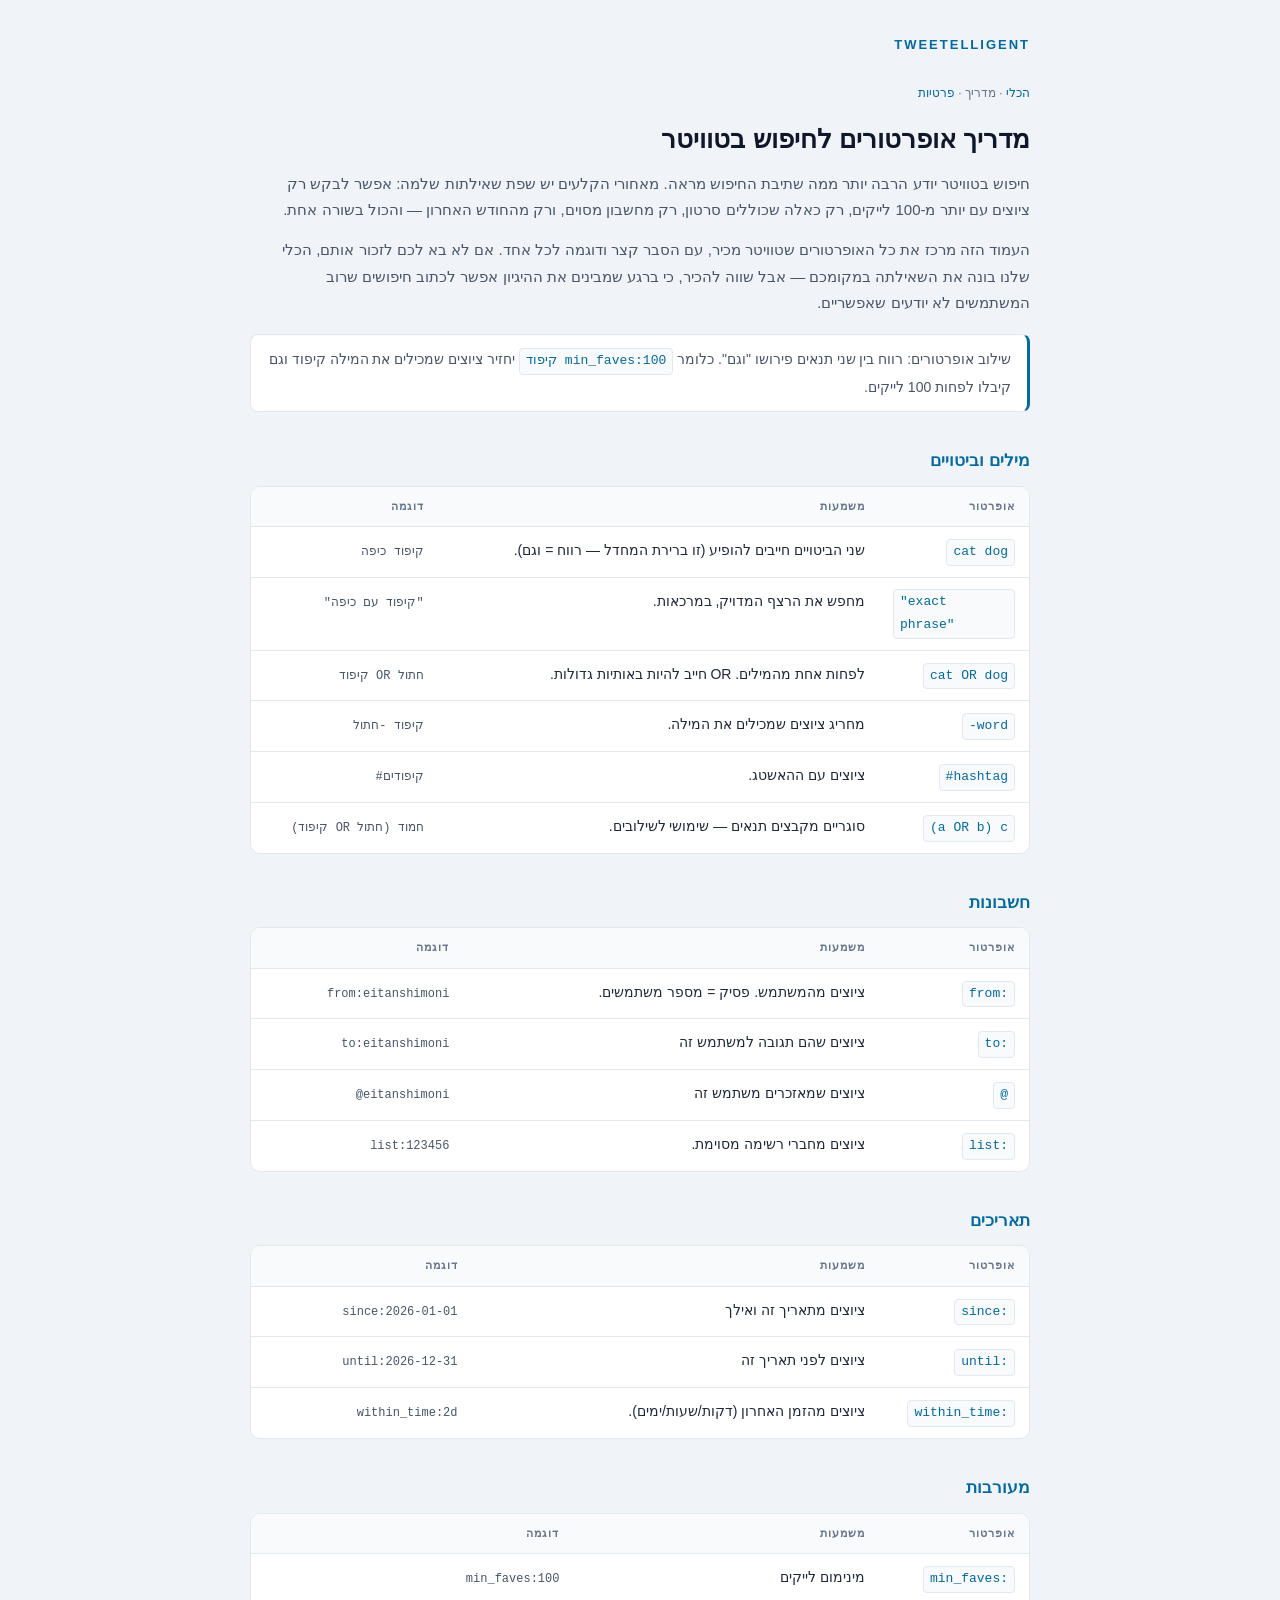
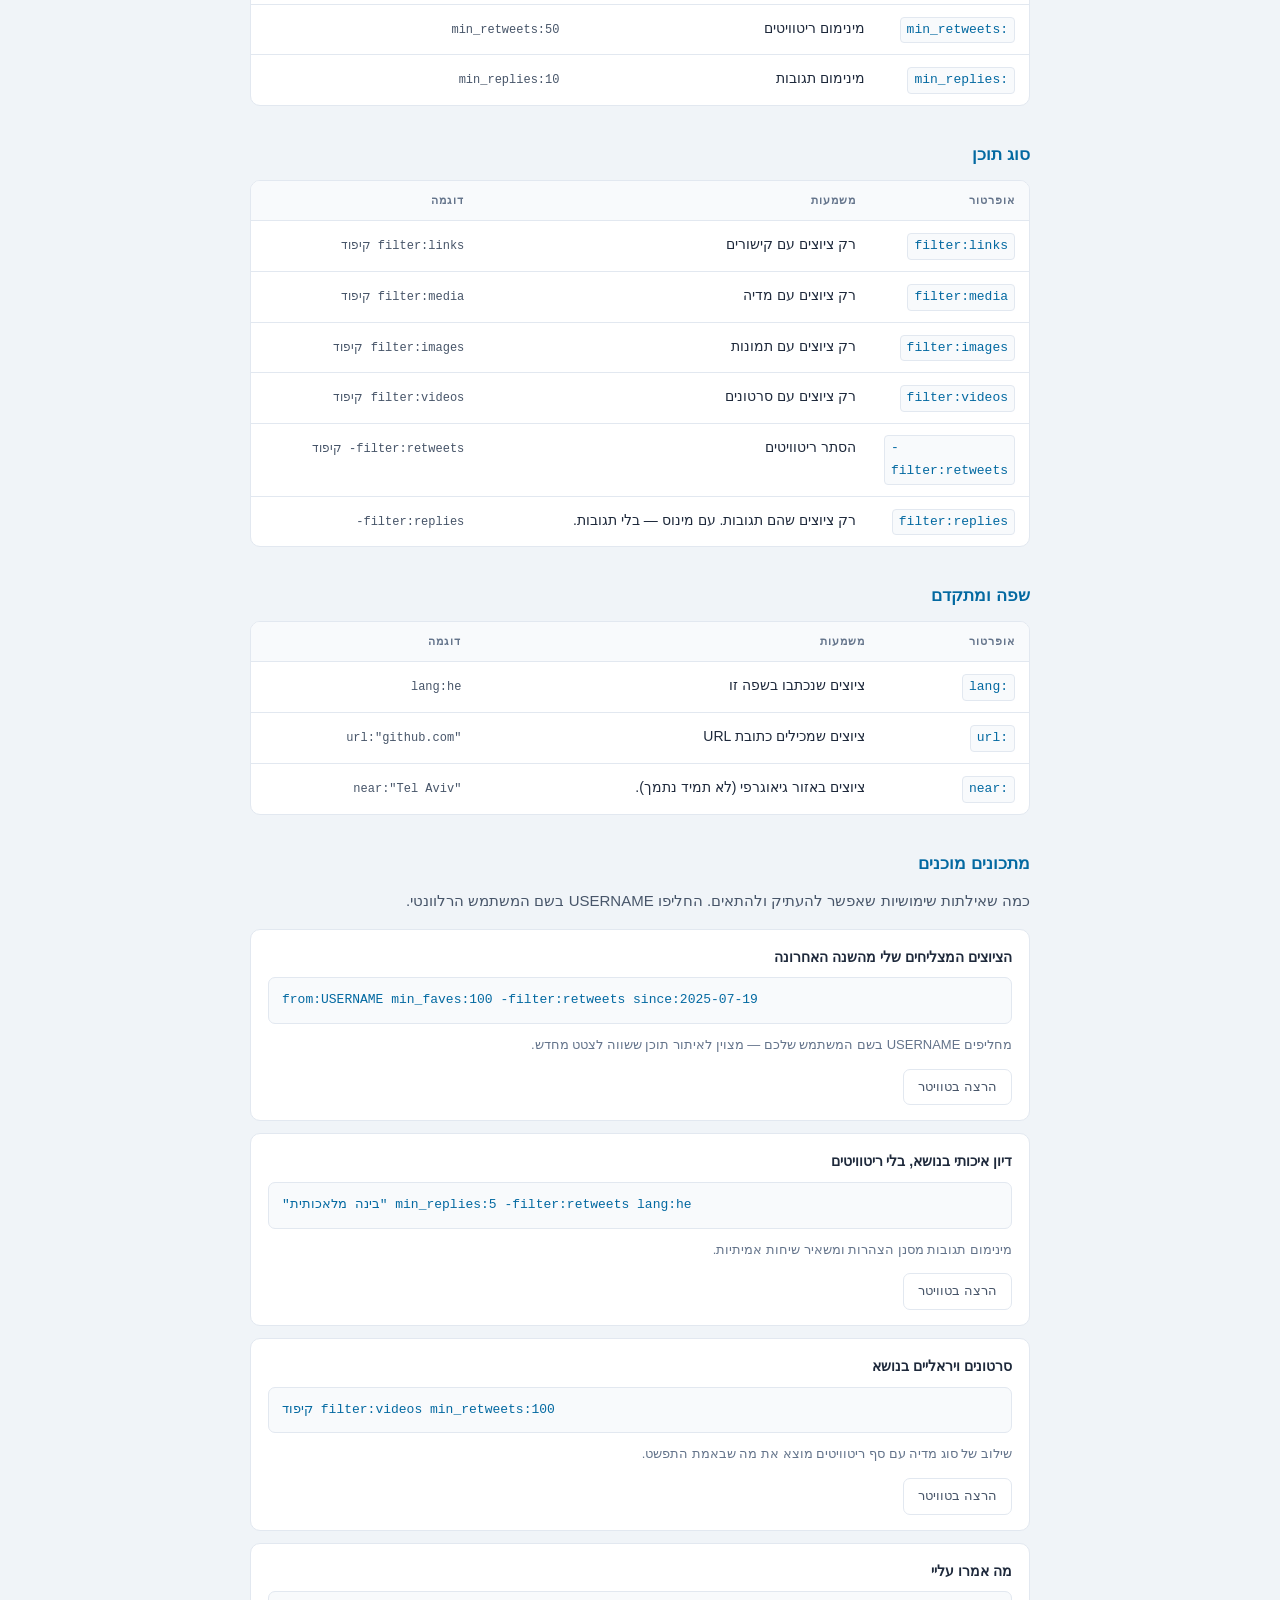
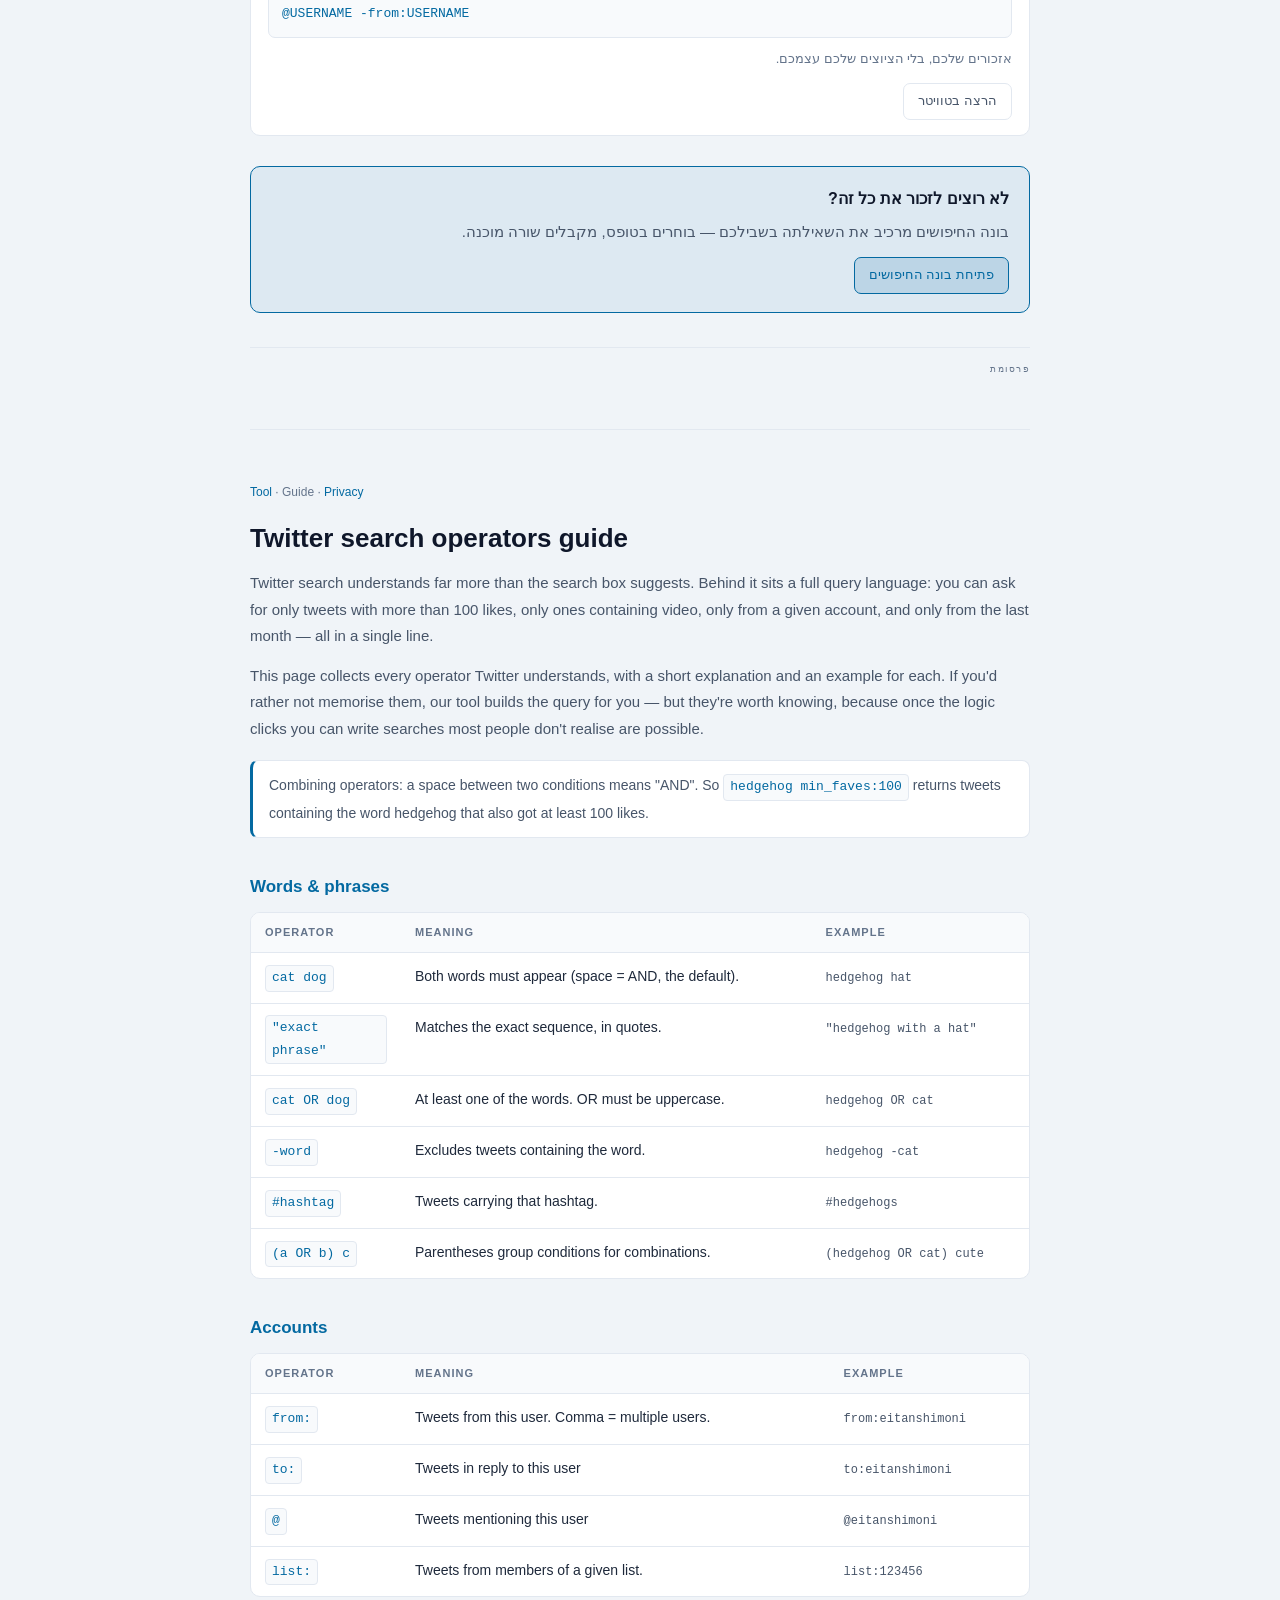
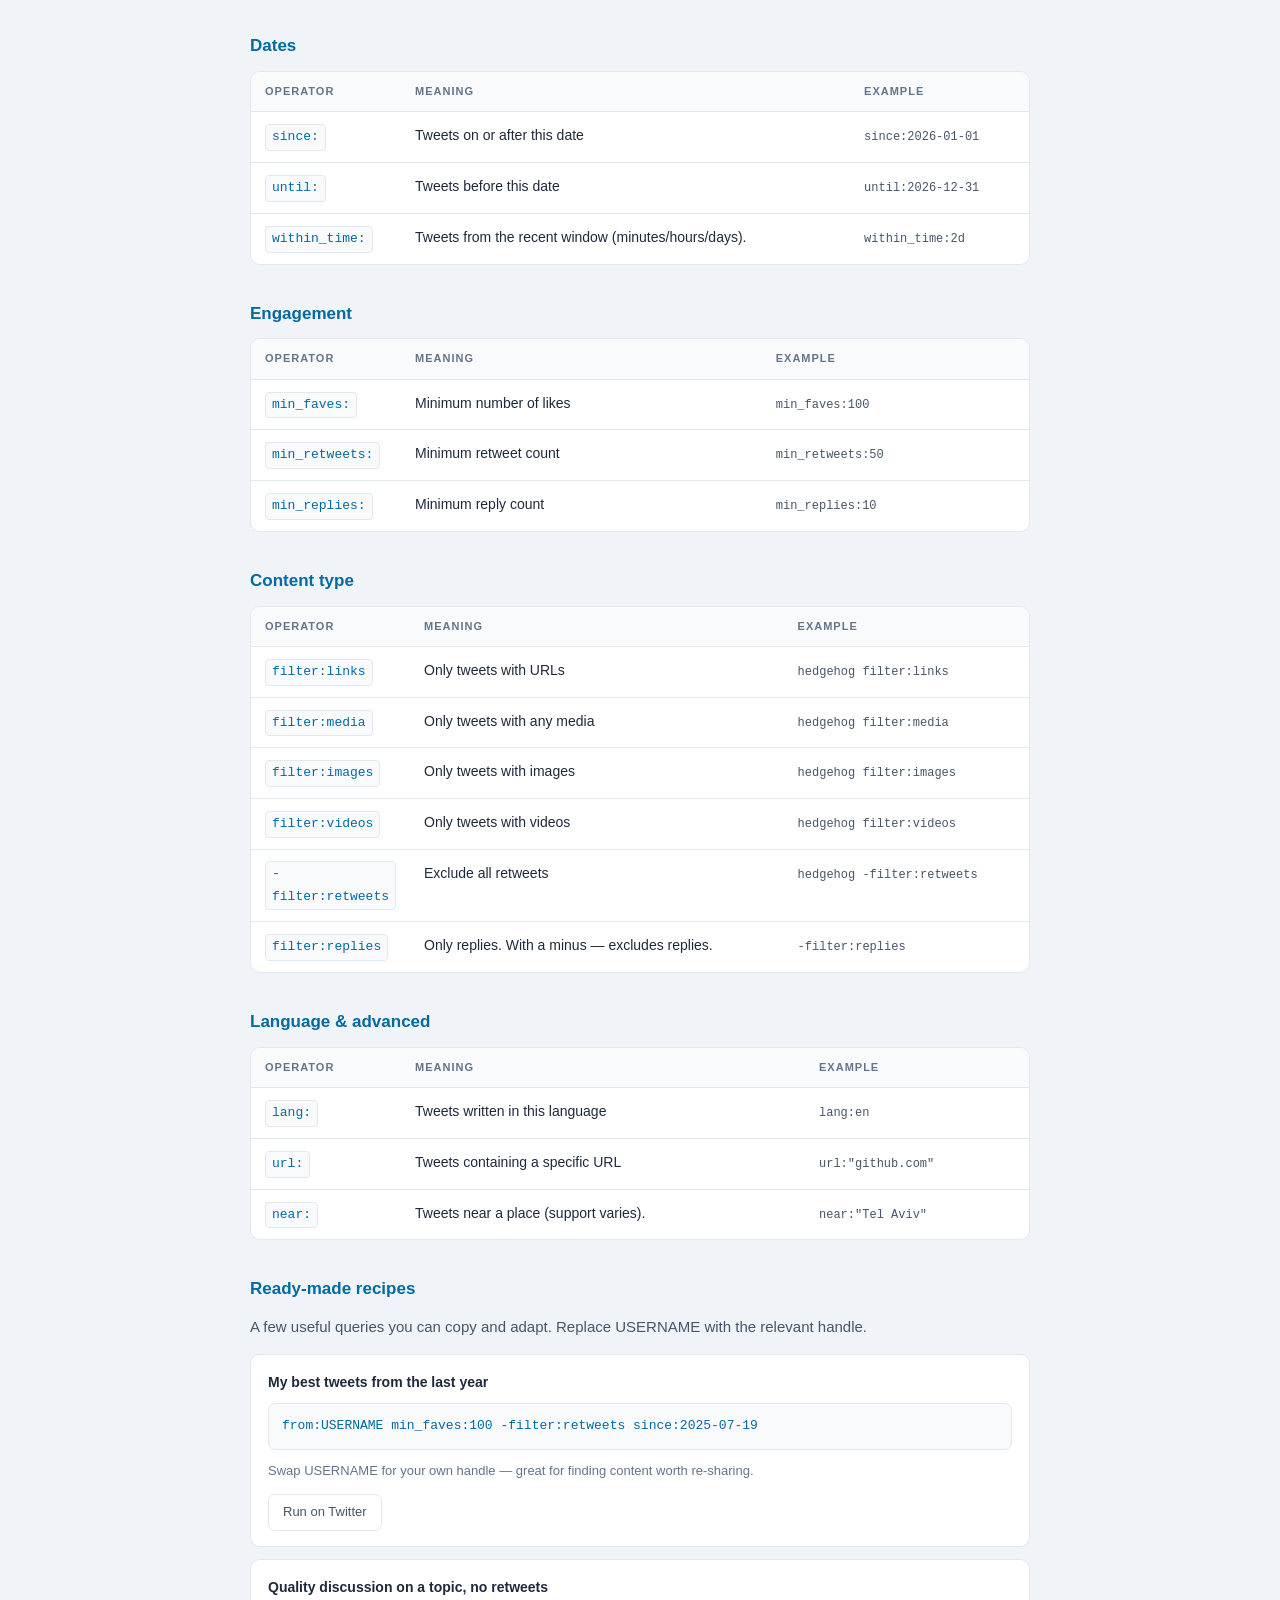
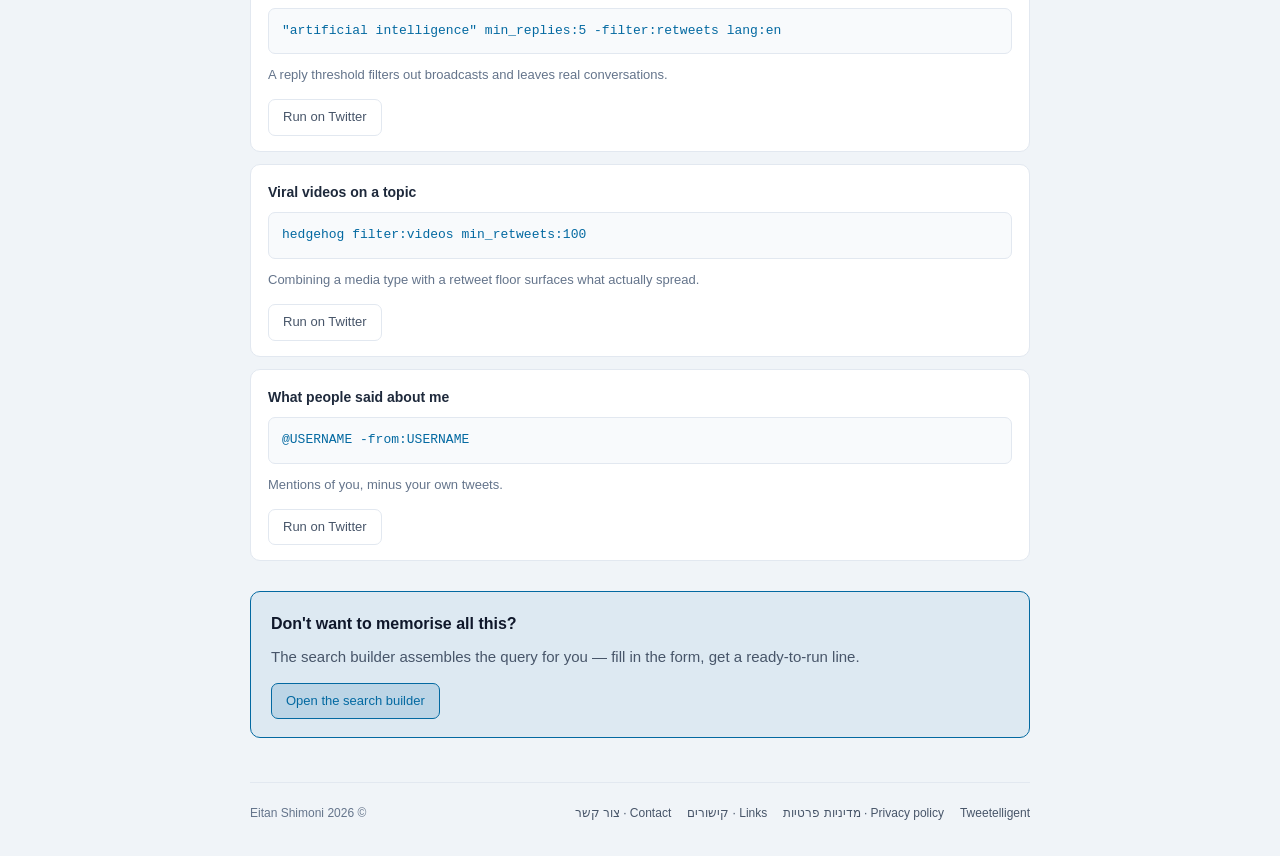
==== guide/index.html @ 79942ae1 "Unify site at root: app, operators guide, SEO files" ====
<!DOCTYPE html>
<html lang="he" dir="rtl">
<head>
<meta charset="utf-8">
<meta name="viewport" content="width=device-width, initial-scale=1">
<title>מדריך אופרטורים לחיפוש בטוויטר | Twitter Search Operators — Tweetelligent</title>
<meta name="description" content="כל אופרטורי החיפוש של טוויטר עם הסבר ודוגמה: from, min_faves, filter:videos, since, lang ועוד. Complete Twitter search operators reference in Hebrew and English.">
<link rel="canonical" href="https://eitanisrael.github.io/guide/">
<meta name="theme-color" content="#03030f">
<link rel="apple-touch-icon" href="/apple-touch-icon.png">
<meta property="og:type" content="article">
<meta property="og:site_name" content="Tweetelligent">
<meta property="og:title" content="מדריך אופרטורים לחיפוש בטוויטר — Tweetelligent">
<meta property="og:description" content="כל אופרטורי החיפוש של טוויטר, עם הסבר ודוגמה לכל אחד, בעברית ובאנגלית.">
<meta property="og:url" content="https://eitanisrael.github.io/guide/">
<meta property="og:image" content="https://eitanisrael.github.io/icon-512.png">
<style>
  :root{
    --bg:#03030f; --card:#0d0d1a; --input:#060612; --text:#f4f8ff; --label:#ddeaf8;
    --muted:#7aaccc; --dim:#4a7090; --accent:#00d4ff; --border:#1e3450; --divider:#ffffff14;
  }
  @media (prefers-color-scheme: light){
    :root{
      --bg:#f0f4f8; --card:#ffffff; --input:#f8fafc; --text:#0f172a; --label:#1e293b;
      --muted:#475569; --dim:#64748b; --accent:#0369a1; --border:#e2e8f0; --divider:#e2e8f0;
    }
  }
  *,*::before,*::after{box-sizing:border-box;margin:0;padding:0}
  body{background:var(--bg);color:var(--text);line-height:1.75;
    font-family:'Assistant',-apple-system,"Segoe UI",Roboto,Arial,sans-serif}
  .wrap{max-width:820px;margin:0 auto;padding:34px 20px 80px}
  h1{font-size:13px;letter-spacing:2px;color:var(--dim);text-transform:uppercase;margin-bottom:26px}
  h1 a{color:var(--accent);text-decoration:none}
  h2{font-size:26px;color:var(--text);margin:0 0 14px;line-height:1.35}
  h3{font-size:17px;color:var(--accent);margin:34px 0 10px}
  h4{font-size:14px;color:var(--label);margin-bottom:8px}
  p{color:var(--muted);margin-bottom:14px;font-size:15px}
  a{color:var(--accent)}
  code{background:var(--input);border:1px solid var(--border);border-radius:4px;
    padding:1px 6px;color:var(--accent);font-family:'JetBrains Mono',ui-monospace,Consolas,monospace;
    font-size:13px;direction:ltr;display:inline-block;unicode-bidi:embed}
  .crumbs{font-size:12px;color:var(--dim);margin-bottom:18px}
  .crumbs a{text-decoration:none}
  .table-wrap{overflow-x:auto;border:1px solid var(--border);border-radius:10px;background:var(--card)}
  table{width:100%;border-collapse:collapse;min-width:520px}
  th{font-size:11px;letter-spacing:1px;color:var(--dim);text-transform:uppercase;
    text-align:start;padding:10px 14px;border-bottom:1px solid var(--divider);background:var(--input)}
  /* Fixed operator column so every description starts at the same place. */
  th:first-child,td:first-child{width:150px}
  td{padding:11px 14px;border-bottom:1px solid var(--divider);font-size:14px;
    color:var(--label);vertical-align:top}
  tr:last-child td{border-bottom:none}
  td .ex{color:var(--muted);font-size:12px;background:none;border:none;padding:0}
  .callout{background:var(--card);border:1px solid var(--border);
    border-inline-start:3px solid var(--accent);border-radius:8px;
    padding:12px 16px;margin:18px 0;font-size:14px;color:var(--muted)}
  .recipe{border:1px solid var(--border);border-radius:10px;background:var(--card);
    padding:15px 17px;margin-bottom:12px}
  pre{background:var(--input);border:1px solid var(--border);border-radius:7px;
    padding:11px 13px;overflow-x:auto;direction:ltr;text-align:left;margin-bottom:10px}
  pre code{background:none;border:none;padding:0;font-size:13px;white-space:pre-wrap;word-break:break-word}
  .why{font-size:13px;color:var(--dim);margin-bottom:12px}
  .btn{display:inline-block;border:1px solid var(--border);border-radius:7px;
    padding:6px 14px;font-size:13px;text-decoration:none;color:var(--muted)}
  .btn:hover{border-color:var(--accent);color:var(--accent)}
  .btn.primary{background:color-mix(in srgb,var(--accent) 15%,transparent);
    border-color:var(--accent);color:var(--accent)}
  .btn:active{transform:scale(.96)}
  .cta{border:1px solid var(--accent);border-radius:10px;
    background:color-mix(in srgb,var(--accent) 8%,transparent);
    padding:18px 20px;margin:30px 0 10px}
  .cta strong{display:block;color:var(--text);font-size:16px;margin-bottom:6px}
  .cta p{margin-bottom:12px}
  .ad{margin:34px 0;padding-top:14px;border-top:1px solid var(--divider)}
  .ad-label{font-size:9px;letter-spacing:1.5px;color:var(--dim);
    text-transform:uppercase;margin-bottom:6px}
  hr{border:none;border-top:1px solid var(--border);margin:52px 0}
  footer{border-top:1px solid var(--divider);margin-top:44px;padding-top:20px;
    font-size:12px;color:var(--dim);display:flex;gap:16px;flex-wrap:wrap}
  footer a{text-decoration:none;color:var(--muted)}
  @media (prefers-reduced-motion: reduce){*{transition:none!important}.btn:active{transform:none}}
</style>
</head>
<body>
<div class="wrap">
  <h1><a href="/">Tweetelligent</a></h1>

  <section dir="rtl" lang="he">
    <nav class="crumbs"><a href="/">הכלי</a> · <span aria-current="page">מדריך</span> · <a href="/privacy.html">פרטיות</a></nav>
    <h2>מדריך אופרטורים לחיפוש בטוויטר</h2>
    <p>חיפוש בטוויטר יודע הרבה יותר ממה שתיבת החיפוש מראה. מאחורי הקלעים יש שפת שאילתות שלמה: אפשר לבקש רק ציוצים עם יותר מ-100 לייקים, רק כאלה שכוללים סרטון, רק מחשבון מסוים, ורק מהחודש האחרון — והכול בשורה אחת.</p>
    <p>העמוד הזה מרכז את כל האופרטורים שטוויטר מכיר, עם הסבר קצר ודוגמה לכל אחד. אם לא בא לכם לזכור אותם, הכלי שלנו בונה את השאילתה במקומכם — אבל שווה להכיר, כי ברגע שמבינים את ההיגיון אפשר לכתוב חיפושים שרוב המשתמשים לא יודעים שאפשריים.</p>
    <div class="callout">שילוב אופרטורים: רווח בין שני תנאים פירושו "וגם". כלומר <code>קיפוד min_faves:100</code> יחזיר ציוצים שמכילים את המילה קיפוד וגם קיבלו לפחות 100 לייקים.</div>

      <h3>מילים וביטויים</h3>
      <div class="table-wrap">
        <table>
          <thead>
            <tr><th scope="col">אופרטור</th><th scope="col">משמעות</th><th scope="col">דוגמה</th></tr>
          </thead>
          <tbody>
            <tr>
              <td><code>cat dog</code></td>
              <td>שני הביטויים חייבים להופיע (זו ברירת המחדל — רווח = וגם).</td>
              <td><code class="ex">קיפוד כיפה</code></td>
            </tr>
            <tr>
              <td><code>&quot;exact phrase&quot;</code></td>
              <td>מחפש את הרצף המדויק, במרכאות.</td>
              <td><code class="ex">&quot;קיפוד עם כיפה&quot;</code></td>
            </tr>
            <tr>
              <td><code>cat OR dog</code></td>
              <td>לפחות אחת מהמילים. OR חייב להיות באותיות גדולות.</td>
              <td><code class="ex">קיפוד OR חתול</code></td>
            </tr>
            <tr>
              <td><code>-word</code></td>
              <td>מחריג ציוצים שמכילים את המילה.</td>
              <td><code class="ex">קיפוד -חתול</code></td>
            </tr>
            <tr>
              <td><code>#hashtag</code></td>
              <td>ציוצים עם ההאשטג.</td>
              <td><code class="ex">#קיפודים</code></td>
            </tr>
            <tr>
              <td><code>(a OR b) c</code></td>
              <td>סוגריים מקבצים תנאים — שימושי לשילובים.</td>
              <td><code class="ex">(קיפוד OR חתול) חמוד</code></td>
            </tr>
          </tbody>
        </table>
      </div>

      <h3>חשבונות</h3>
      <div class="table-wrap">
        <table>
          <thead>
            <tr><th scope="col">אופרטור</th><th scope="col">משמעות</th><th scope="col">דוגמה</th></tr>
          </thead>
          <tbody>
            <tr>
              <td><code>from:</code></td>
              <td>ציוצים מהמשתמש. פסיק = מספר משתמשים.</td>
              <td><code class="ex">from:eitanshimoni</code></td>
            </tr>
            <tr>
              <td><code>to:</code></td>
              <td>ציוצים שהם תגובה למשתמש זה</td>
              <td><code class="ex">to:eitanshimoni</code></td>
            </tr>
            <tr>
              <td><code>@</code></td>
              <td>ציוצים שמאזכרים משתמש זה</td>
              <td><code class="ex">@eitanshimoni</code></td>
            </tr>
            <tr>
              <td><code>list:</code></td>
              <td>ציוצים מחברי רשימה מסוימת.</td>
              <td><code class="ex">list:123456</code></td>
            </tr>
          </tbody>
        </table>
      </div>

      <h3>תאריכים</h3>
      <div class="table-wrap">
        <table>
          <thead>
            <tr><th scope="col">אופרטור</th><th scope="col">משמעות</th><th scope="col">דוגמה</th></tr>
          </thead>
          <tbody>
            <tr>
              <td><code>since:</code></td>
              <td>ציוצים מתאריך זה ואילך</td>
              <td><code class="ex">since:2026-01-01</code></td>
            </tr>
            <tr>
              <td><code>until:</code></td>
              <td>ציוצים לפני תאריך זה</td>
              <td><code class="ex">until:2026-12-31</code></td>
            </tr>
            <tr>
              <td><code>within_time:</code></td>
              <td>ציוצים מהזמן האחרון (דקות/שעות/ימים).</td>
              <td><code class="ex">within_time:2d</code></td>
            </tr>
          </tbody>
        </table>
      </div>

      <h3>מעורבות</h3>
      <div class="table-wrap">
        <table>
          <thead>
            <tr><th scope="col">אופרטור</th><th scope="col">משמעות</th><th scope="col">דוגמה</th></tr>
          </thead>
          <tbody>
            <tr>
              <td><code>min_faves:</code></td>
              <td>מינימום לייקים</td>
              <td><code class="ex">min_faves:100</code></td>
            </tr>
            <tr>
              <td><code>min_retweets:</code></td>
              <td>מינימום ריטוויטים</td>
              <td><code class="ex">min_retweets:50</code></td>
            </tr>
            <tr>
              <td><code>min_replies:</code></td>
              <td>מינימום תגובות</td>
              <td><code class="ex">min_replies:10</code></td>
            </tr>
          </tbody>
        </table>
      </div>

      <h3>סוג תוכן</h3>
      <div class="table-wrap">
        <table>
          <thead>
            <tr><th scope="col">אופרטור</th><th scope="col">משמעות</th><th scope="col">דוגמה</th></tr>
          </thead>
          <tbody>
            <tr>
              <td><code>filter:links</code></td>
              <td>רק ציוצים עם קישורים</td>
              <td><code class="ex">קיפוד filter:links</code></td>
            </tr>
            <tr>
              <td><code>filter:media</code></td>
              <td>רק ציוצים עם מדיה</td>
              <td><code class="ex">קיפוד filter:media</code></td>
            </tr>
            <tr>
              <td><code>filter:images</code></td>
              <td>רק ציוצים עם תמונות</td>
              <td><code class="ex">קיפוד filter:images</code></td>
            </tr>
            <tr>
              <td><code>filter:videos</code></td>
              <td>רק ציוצים עם סרטונים</td>
              <td><code class="ex">קיפוד filter:videos</code></td>
            </tr>
            <tr>
              <td><code>-filter:retweets</code></td>
              <td>הסתר ריטוויטים</td>
              <td><code class="ex">קיפוד -filter:retweets</code></td>
            </tr>
            <tr>
              <td><code>filter:replies</code></td>
              <td>רק ציוצים שהם תגובות. עם מינוס — בלי תגובות.</td>
              <td><code class="ex">-filter:replies</code></td>
            </tr>
          </tbody>
        </table>
      </div>

      <h3>שפה ומתקדם</h3>
      <div class="table-wrap">
        <table>
          <thead>
            <tr><th scope="col">אופרטור</th><th scope="col">משמעות</th><th scope="col">דוגמה</th></tr>
          </thead>
          <tbody>
            <tr>
              <td><code>lang:</code></td>
              <td>ציוצים שנכתבו בשפה זו</td>
              <td><code class="ex">lang:he</code></td>
            </tr>
            <tr>
              <td><code>url:</code></td>
              <td>ציוצים שמכילים כתובת URL</td>
              <td><code class="ex">url:&quot;github.com&quot;</code></td>
            </tr>
            <tr>
              <td><code>near:</code></td>
              <td>ציוצים באזור גיאוגרפי (לא תמיד נתמך).</td>
              <td><code class="ex">near:&quot;Tel Aviv&quot;</code></td>
            </tr>
          </tbody>
        </table>
      </div>
      <h3>מתכונים מוכנים</h3>
      <p>כמה שאילתות שימושיות שאפשר להעתיק ולהתאים. החליפו USERNAME בשם המשתמש הרלוונטי.</p>

      <div class="recipe">
        <h4>הציוצים המצליחים שלי מהשנה האחרונה</h4>
        <pre><code>from:USERNAME min_faves:100 -filter:retweets since:2025-07-19</code></pre>
        <p class="why">מחליפים USERNAME בשם המשתמש שלכם — מצוין לאיתור תוכן ששווה לצטט מחדש.</p>
        <a class="btn" href="https://x.com/search?q=from%3AUSERNAME%20min_faves%3A100%20-filter%3Aretweets%20since%3A2025-07-19&amp;src=typed_query&amp;f=top" target="_blank" rel="noopener nofollow">הרצה בטוויטר</a>
      </div>

      <div class="recipe">
        <h4>דיון איכותי בנושא, בלי ריטוויטים</h4>
        <pre><code>&quot;בינה מלאכותית&quot; min_replies:5 -filter:retweets lang:he</code></pre>
        <p class="why">מינימום תגובות מסנן הצהרות ומשאיר שיחות אמיתיות.</p>
        <a class="btn" href="https://x.com/search?q=%22%D7%91%D7%99%D7%A0%D7%94%20%D7%9E%D7%9C%D7%90%D7%9B%D7%95%D7%AA%D7%99%D7%AA%22%20min_replies%3A5%20-filter%3Aretweets%20lang%3Ahe&amp;src=typed_query&amp;f=top" target="_blank" rel="noopener nofollow">הרצה בטוויטר</a>
      </div>

      <div class="recipe">
        <h4>סרטונים ויראליים בנושא</h4>
        <pre><code>קיפוד filter:videos min_retweets:100</code></pre>
        <p class="why">שילוב של סוג מדיה עם סף ריטוויטים מוצא את מה שבאמת התפשט.</p>
        <a class="btn" href="https://x.com/search?q=%D7%A7%D7%99%D7%A4%D7%95%D7%93%20filter%3Avideos%20min_retweets%3A100&amp;src=typed_query&amp;f=top" target="_blank" rel="noopener nofollow">הרצה בטוויטר</a>
      </div>

      <div class="recipe">
        <h4>מה אמרו עליי</h4>
        <pre><code>@USERNAME -from:USERNAME</code></pre>
        <p class="why">אזכורים שלכם, בלי הציוצים שלכם עצמכם.</p>
        <a class="btn" href="https://x.com/search?q=%40USERNAME%20-from%3AUSERNAME&amp;src=typed_query&amp;f=top" target="_blank" rel="noopener nofollow">הרצה בטוויטר</a>
      </div>
      <div class="cta">
        <strong>לא רוצים לזכור את כל זה?</strong>
        <p>בונה החיפושים מרכיב את השאילתה בשבילכם — בוחרים בטופס, מקבלים שורה מוכנה.</p>
        <a class="btn primary" href="/">פתיחת בונה החיפושים</a>
      </div>
  </section>

  <div class="ad">
    <div class="ad-label">פרסומת</div>
    <ins class="adsbygoogle" style="display:block"
      data-ad-client="ca-pub-2782026165628312" data-ad-slot="6427867033"
      data-ad-format="auto" data-full-width-responsive="true"></ins>
  </div>

  <hr>

  <section dir="ltr" lang="en">
    <nav class="crumbs"><a href="/">Tool</a> · <span aria-current="page">Guide</span> · <a href="/privacy.html">Privacy</a></nav>
    <h2>Twitter search operators guide</h2>
    <p>Twitter search understands far more than the search box suggests. Behind it sits a full query language: you can ask for only tweets with more than 100 likes, only ones containing video, only from a given account, and only from the last month — all in a single line.</p>
    <p>This page collects every operator Twitter understands, with a short explanation and an example for each. If you'd rather not memorise them, our tool builds the query for you — but they're worth knowing, because once the logic clicks you can write searches most people don't realise are possible.</p>
    <div class="callout">Combining operators: a space between two conditions means "AND". So <code>hedgehog min_faves:100</code> returns tweets containing the word hedgehog that also got at least 100 likes.</div>

      <h3>Words &amp; phrases</h3>
      <div class="table-wrap">
        <table>
          <thead>
            <tr><th scope="col">Operator</th><th scope="col">Meaning</th><th scope="col">Example</th></tr>
          </thead>
          <tbody>
            <tr>
              <td><code>cat dog</code></td>
              <td>Both words must appear (space = AND, the default).</td>
              <td><code class="ex">hedgehog hat</code></td>
            </tr>
            <tr>
              <td><code>&quot;exact phrase&quot;</code></td>
              <td>Matches the exact sequence, in quotes.</td>
              <td><code class="ex">&quot;hedgehog with a hat&quot;</code></td>
            </tr>
            <tr>
              <td><code>cat OR dog</code></td>
              <td>At least one of the words. OR must be uppercase.</td>
              <td><code class="ex">hedgehog OR cat</code></td>
            </tr>
            <tr>
              <td><code>-word</code></td>
              <td>Excludes tweets containing the word.</td>
              <td><code class="ex">hedgehog -cat</code></td>
            </tr>
            <tr>
              <td><code>#hashtag</code></td>
              <td>Tweets carrying that hashtag.</td>
              <td><code class="ex">#hedgehogs</code></td>
            </tr>
            <tr>
              <td><code>(a OR b) c</code></td>
              <td>Parentheses group conditions for combinations.</td>
              <td><code class="ex">(hedgehog OR cat) cute</code></td>
            </tr>
          </tbody>
        </table>
      </div>

      <h3>Accounts</h3>
      <div class="table-wrap">
        <table>
          <thead>
            <tr><th scope="col">Operator</th><th scope="col">Meaning</th><th scope="col">Example</th></tr>
          </thead>
          <tbody>
            <tr>
              <td><code>from:</code></td>
              <td>Tweets from this user. Comma = multiple users.</td>
              <td><code class="ex">from:eitanshimoni</code></td>
            </tr>
            <tr>
              <td><code>to:</code></td>
              <td>Tweets in reply to this user</td>
              <td><code class="ex">to:eitanshimoni</code></td>
            </tr>
            <tr>
              <td><code>@</code></td>
              <td>Tweets mentioning this user</td>
              <td><code class="ex">@eitanshimoni</code></td>
            </tr>
            <tr>
              <td><code>list:</code></td>
              <td>Tweets from members of a given list.</td>
              <td><code class="ex">list:123456</code></td>
            </tr>
          </tbody>
        </table>
      </div>

      <h3>Dates</h3>
      <div class="table-wrap">
        <table>
          <thead>
            <tr><th scope="col">Operator</th><th scope="col">Meaning</th><th scope="col">Example</th></tr>
          </thead>
          <tbody>
            <tr>
              <td><code>since:</code></td>
              <td>Tweets on or after this date</td>
              <td><code class="ex">since:2026-01-01</code></td>
            </tr>
            <tr>
              <td><code>until:</code></td>
              <td>Tweets before this date</td>
              <td><code class="ex">until:2026-12-31</code></td>
            </tr>
            <tr>
              <td><code>within_time:</code></td>
              <td>Tweets from the recent window (minutes/hours/days).</td>
              <td><code class="ex">within_time:2d</code></td>
            </tr>
          </tbody>
        </table>
      </div>

      <h3>Engagement</h3>
      <div class="table-wrap">
        <table>
          <thead>
            <tr><th scope="col">Operator</th><th scope="col">Meaning</th><th scope="col">Example</th></tr>
          </thead>
          <tbody>
            <tr>
              <td><code>min_faves:</code></td>
              <td>Minimum number of likes</td>
              <td><code class="ex">min_faves:100</code></td>
            </tr>
            <tr>
              <td><code>min_retweets:</code></td>
              <td>Minimum retweet count</td>
              <td><code class="ex">min_retweets:50</code></td>
            </tr>
            <tr>
              <td><code>min_replies:</code></td>
              <td>Minimum reply count</td>
              <td><code class="ex">min_replies:10</code></td>
            </tr>
          </tbody>
        </table>
      </div>

      <h3>Content type</h3>
      <div class="table-wrap">
        <table>
          <thead>
            <tr><th scope="col">Operator</th><th scope="col">Meaning</th><th scope="col">Example</th></tr>
          </thead>
          <tbody>
            <tr>
              <td><code>filter:links</code></td>
              <td>Only tweets with URLs</td>
              <td><code class="ex">hedgehog filter:links</code></td>
            </tr>
            <tr>
              <td><code>filter:media</code></td>
              <td>Only tweets with any media</td>
              <td><code class="ex">hedgehog filter:media</code></td>
            </tr>
            <tr>
              <td><code>filter:images</code></td>
              <td>Only tweets with images</td>
              <td><code class="ex">hedgehog filter:images</code></td>
            </tr>
            <tr>
              <td><code>filter:videos</code></td>
              <td>Only tweets with videos</td>
              <td><code class="ex">hedgehog filter:videos</code></td>
            </tr>
            <tr>
              <td><code>-filter:retweets</code></td>
              <td>Exclude all retweets</td>
              <td><code class="ex">hedgehog -filter:retweets</code></td>
            </tr>
            <tr>
              <td><code>filter:replies</code></td>
              <td>Only replies. With a minus — excludes replies.</td>
              <td><code class="ex">-filter:replies</code></td>
            </tr>
          </tbody>
        </table>
      </div>

      <h3>Language &amp; advanced</h3>
      <div class="table-wrap">
        <table>
          <thead>
            <tr><th scope="col">Operator</th><th scope="col">Meaning</th><th scope="col">Example</th></tr>
          </thead>
          <tbody>
            <tr>
              <td><code>lang:</code></td>
              <td>Tweets written in this language</td>
              <td><code class="ex">lang:en</code></td>
            </tr>
            <tr>
              <td><code>url:</code></td>
              <td>Tweets containing a specific URL</td>
              <td><code class="ex">url:&quot;github.com&quot;</code></td>
            </tr>
            <tr>
              <td><code>near:</code></td>
              <td>Tweets near a place (support varies).</td>
              <td><code class="ex">near:&quot;Tel Aviv&quot;</code></td>
            </tr>
          </tbody>
        </table>
      </div>
      <h3>Ready-made recipes</h3>
      <p>A few useful queries you can copy and adapt. Replace USERNAME with the relevant handle.</p>

      <div class="recipe">
        <h4>My best tweets from the last year</h4>
        <pre><code>from:USERNAME min_faves:100 -filter:retweets since:2025-07-19</code></pre>
        <p class="why">Swap USERNAME for your own handle — great for finding content worth re-sharing.</p>
        <a class="btn" href="https://x.com/search?q=from%3AUSERNAME%20min_faves%3A100%20-filter%3Aretweets%20since%3A2025-07-19&amp;src=typed_query&amp;f=top" target="_blank" rel="noopener nofollow">Run on Twitter</a>
      </div>

      <div class="recipe">
        <h4>Quality discussion on a topic, no retweets</h4>
        <pre><code>&quot;artificial intelligence&quot; min_replies:5 -filter:retweets lang:en</code></pre>
        <p class="why">A reply threshold filters out broadcasts and leaves real conversations.</p>
        <a class="btn" href="https://x.com/search?q=%22artificial%20intelligence%22%20min_replies%3A5%20-filter%3Aretweets%20lang%3Aen&amp;src=typed_query&amp;f=top" target="_blank" rel="noopener nofollow">Run on Twitter</a>
      </div>

      <div class="recipe">
        <h4>Viral videos on a topic</h4>
        <pre><code>hedgehog filter:videos min_retweets:100</code></pre>
        <p class="why">Combining a media type with a retweet floor surfaces what actually spread.</p>
        <a class="btn" href="https://x.com/search?q=hedgehog%20filter%3Avideos%20min_retweets%3A100&amp;src=typed_query&amp;f=top" target="_blank" rel="noopener nofollow">Run on Twitter</a>
      </div>

      <div class="recipe">
        <h4>What people said about me</h4>
        <pre><code>@USERNAME -from:USERNAME</code></pre>
        <p class="why">Mentions of you, minus your own tweets.</p>
        <a class="btn" href="https://x.com/search?q=%40USERNAME%20-from%3AUSERNAME&amp;src=typed_query&amp;f=top" target="_blank" rel="noopener nofollow">Run on Twitter</a>
      </div>
      <div class="cta">
        <strong>Don't want to memorise all this?</strong>
        <p>The search builder assembles the query for you — fill in the form, get a ready-to-run line.</p>
        <a class="btn primary" href="/">Open the search builder</a>
      </div>
  </section>

  <footer>
    <a href="/">Tweetelligent</a>
    <a href="/privacy.html">Privacy policy · מדיניות פרטיות</a>
    <a href="/links/">Links · קישורים</a>
    <a href="mailto:eitanisrael461@gmail.com">Contact · צור קשר</a>
    <span style="margin-inline-start:auto">© 2026 Eitan Shimoni</span>
  </footer>
</div>
<script async src="https://pagead2.googlesyndication.com/pagead/js/adsbygoogle.js?client=ca-pub-2782026165628312" crossorigin="anonymous"></script>
<script>(adsbygoogle=window.adsbygoogle||[]).push({});</script>
</body>
</html>
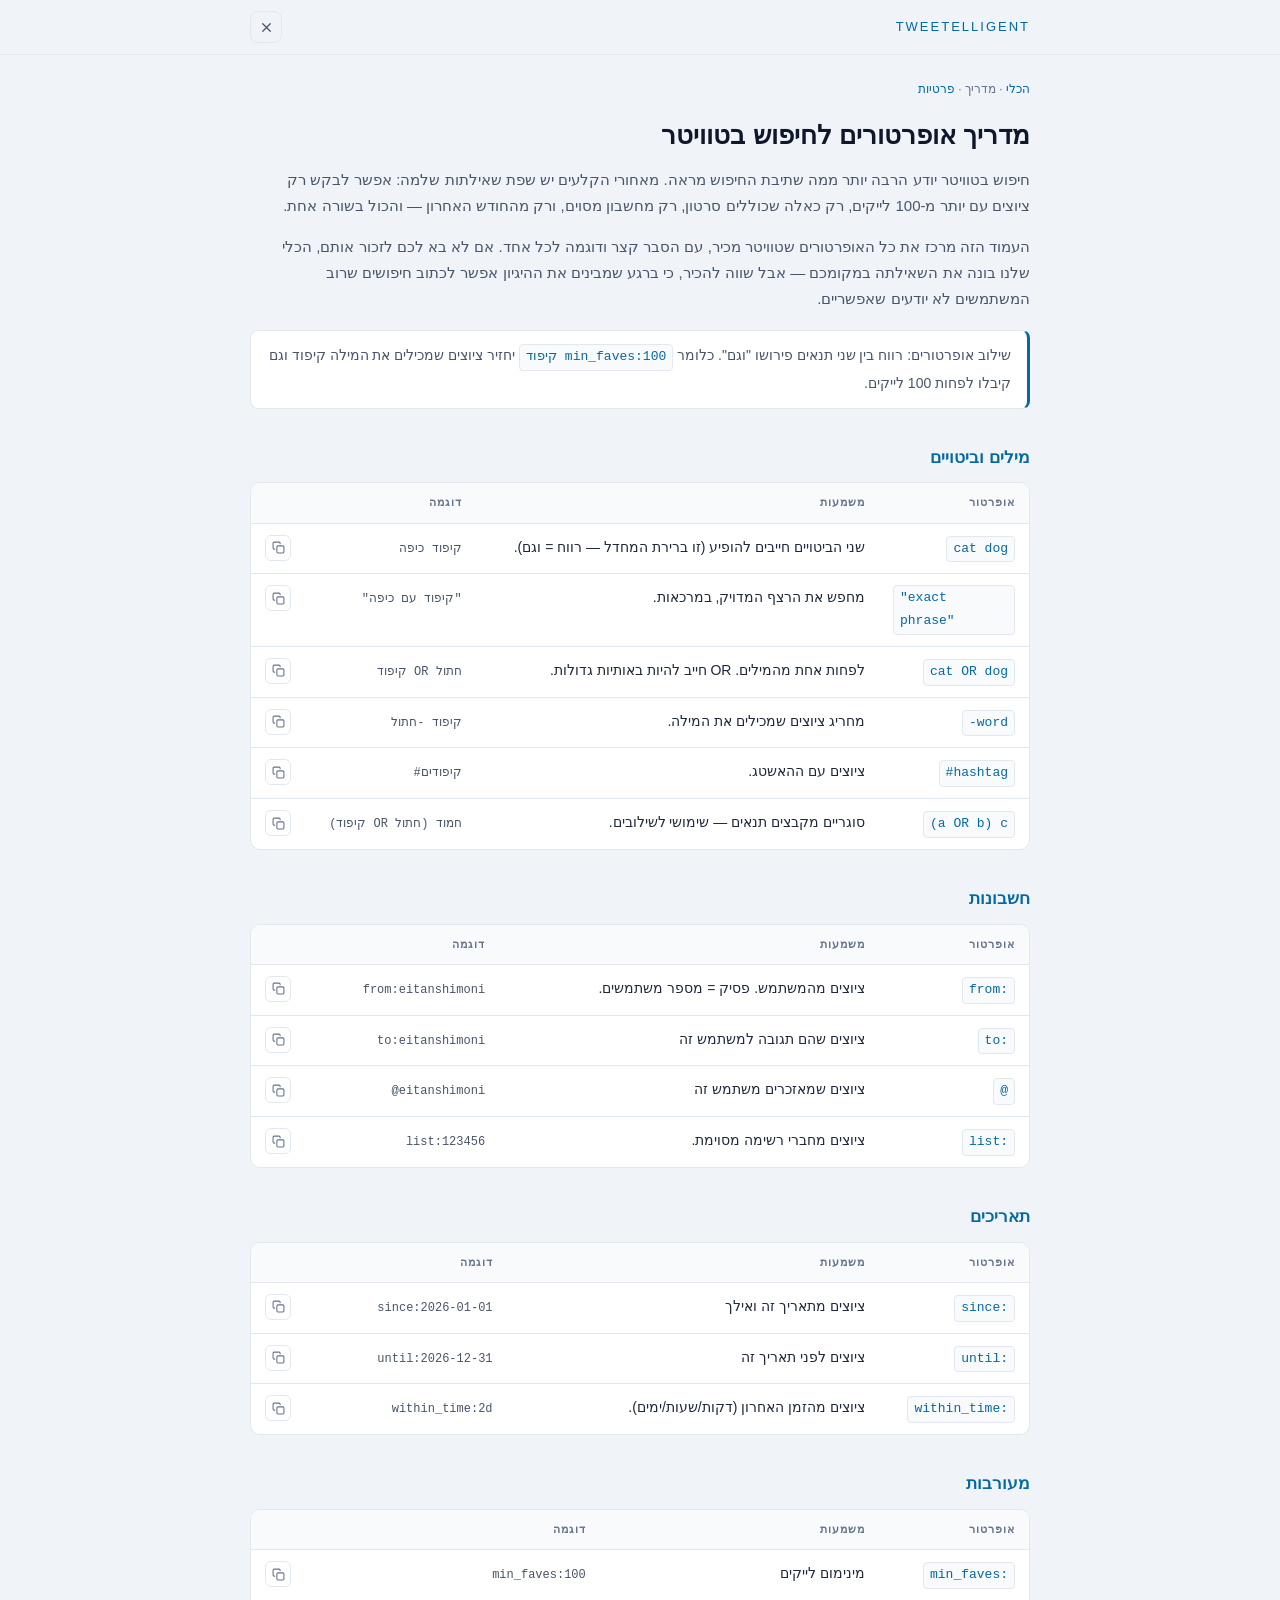
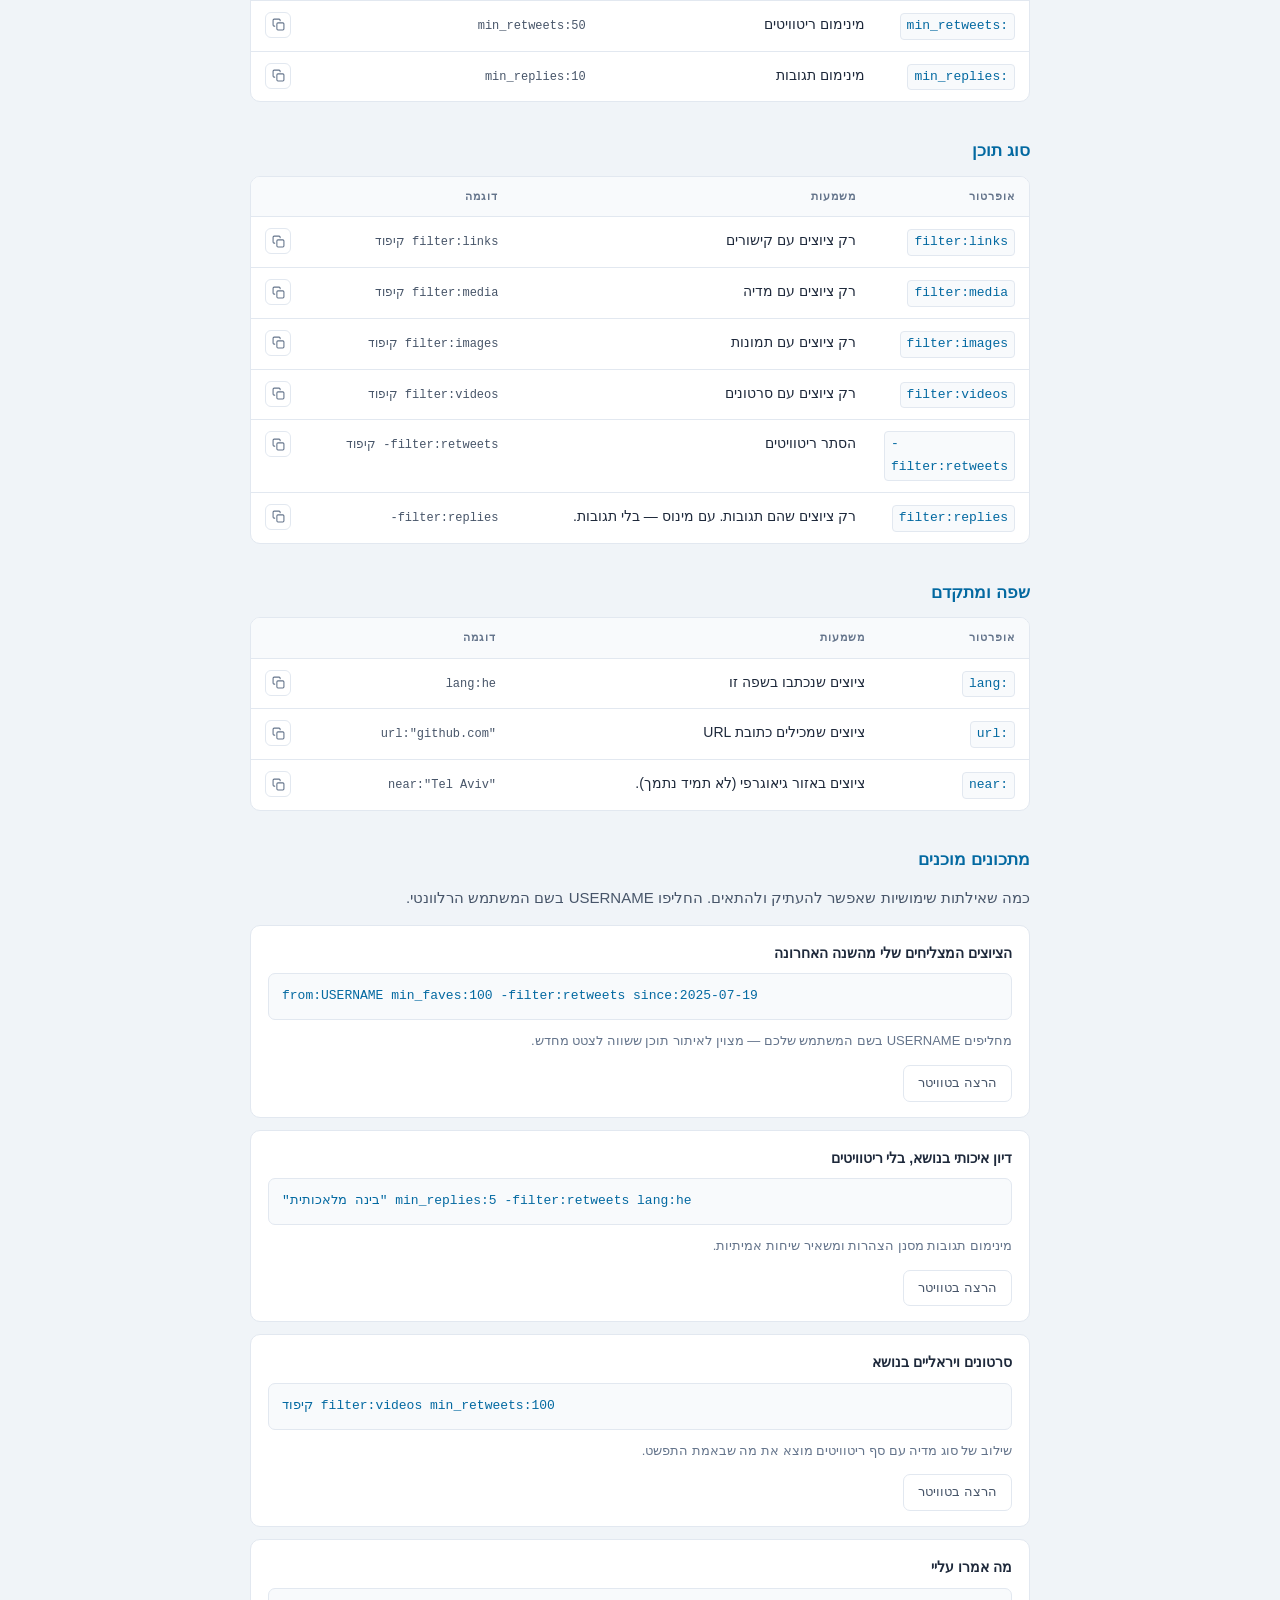
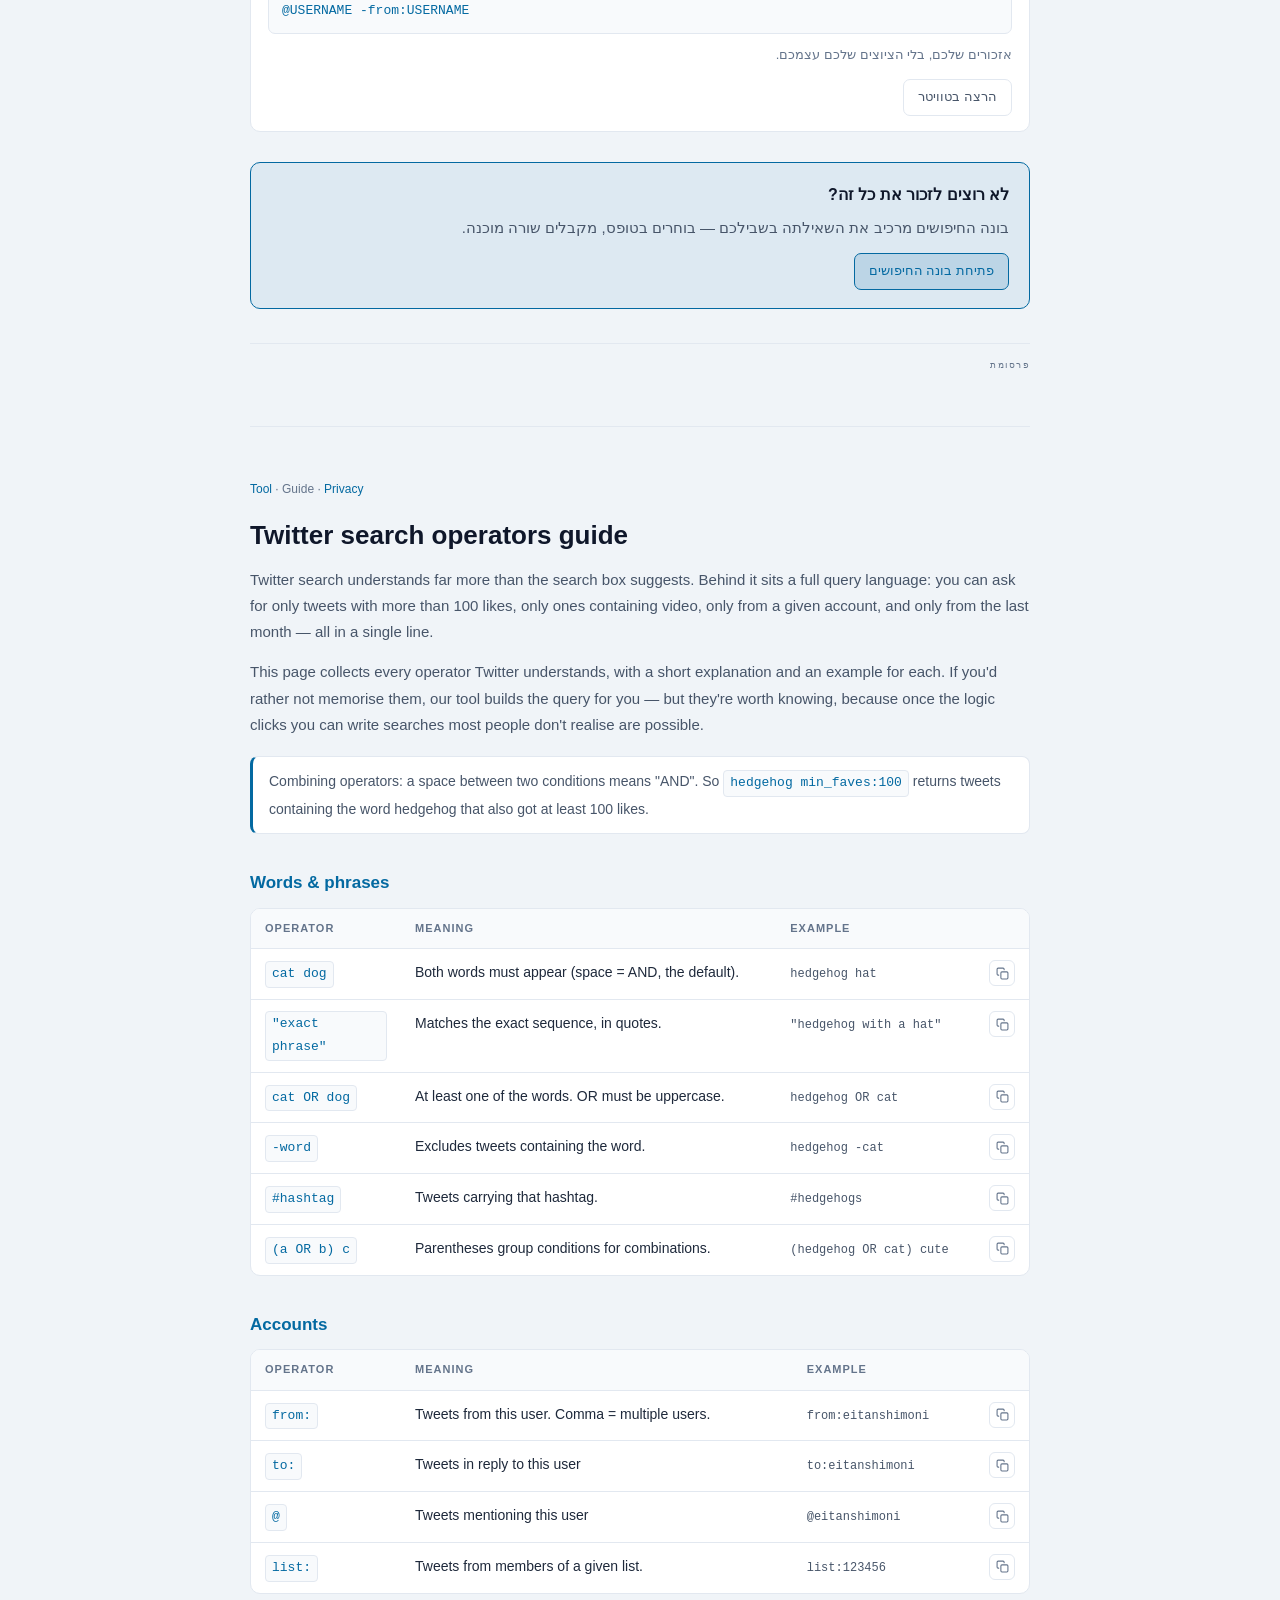
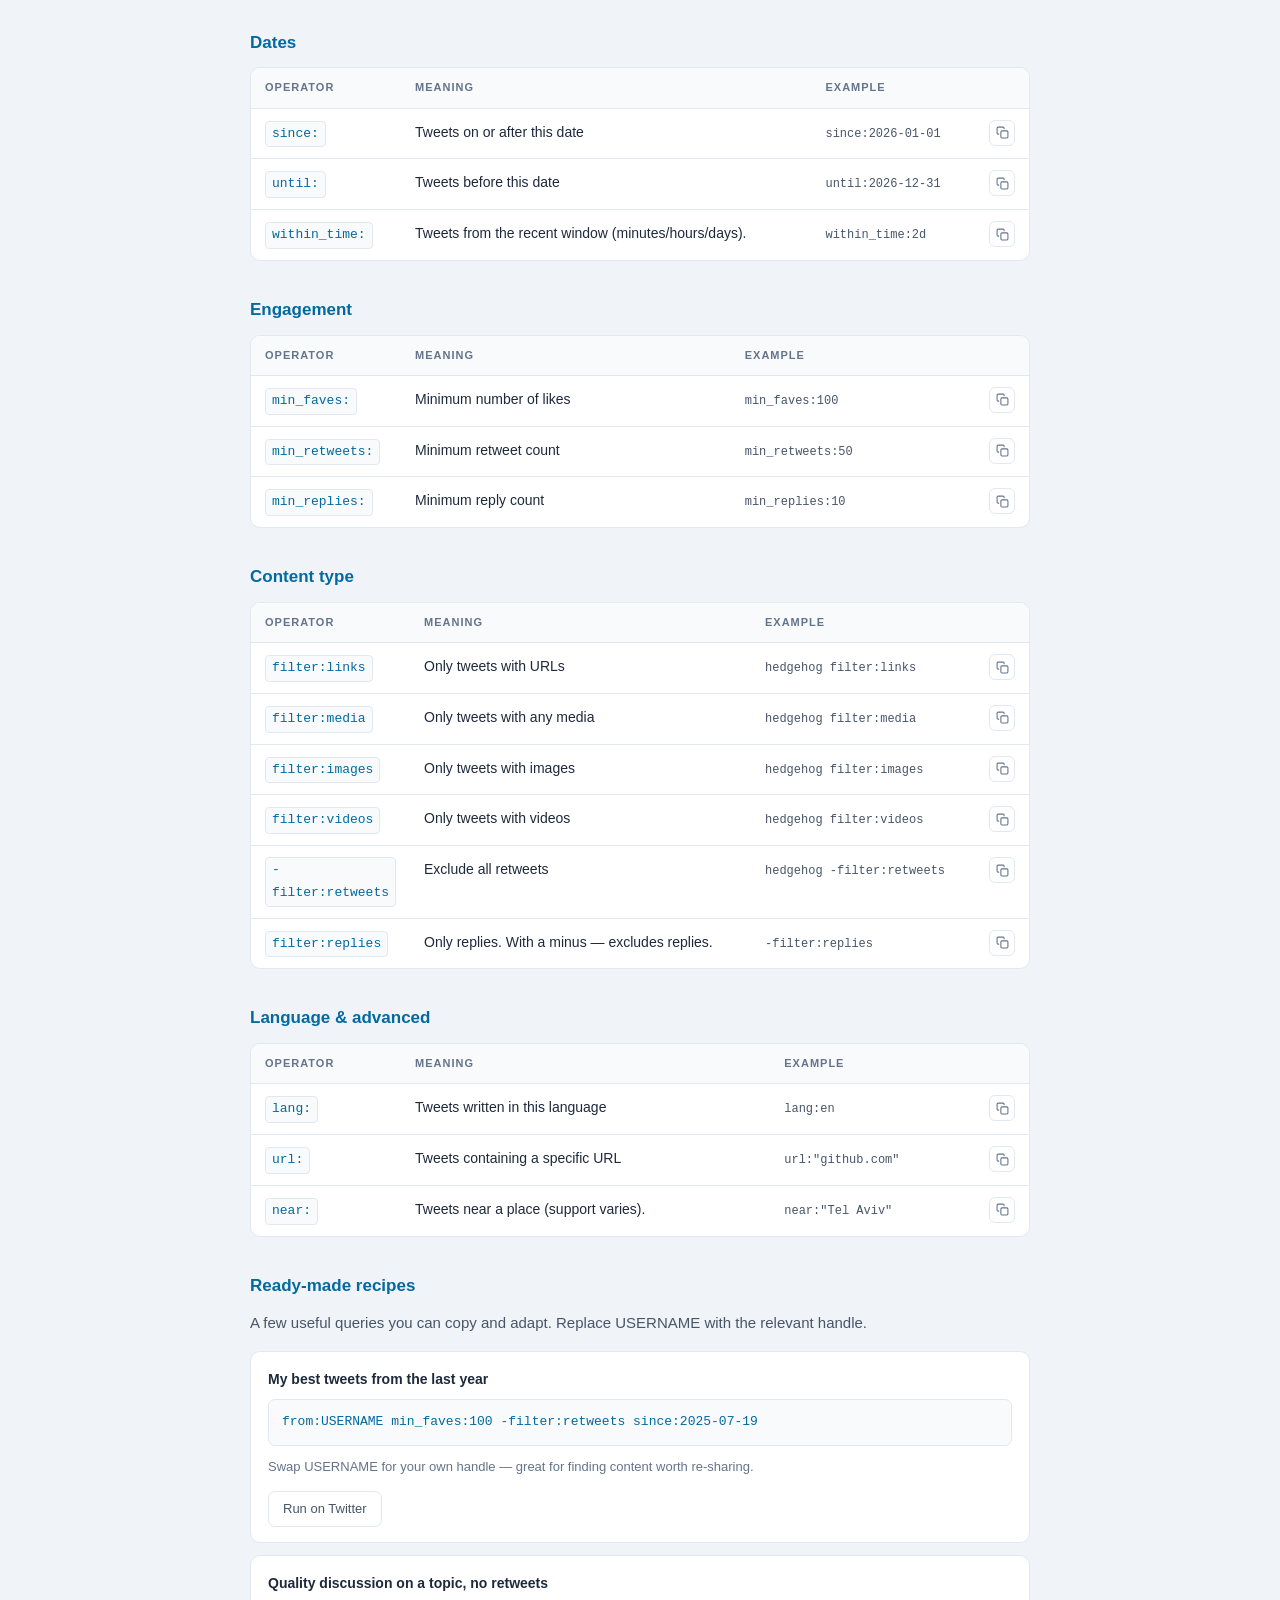
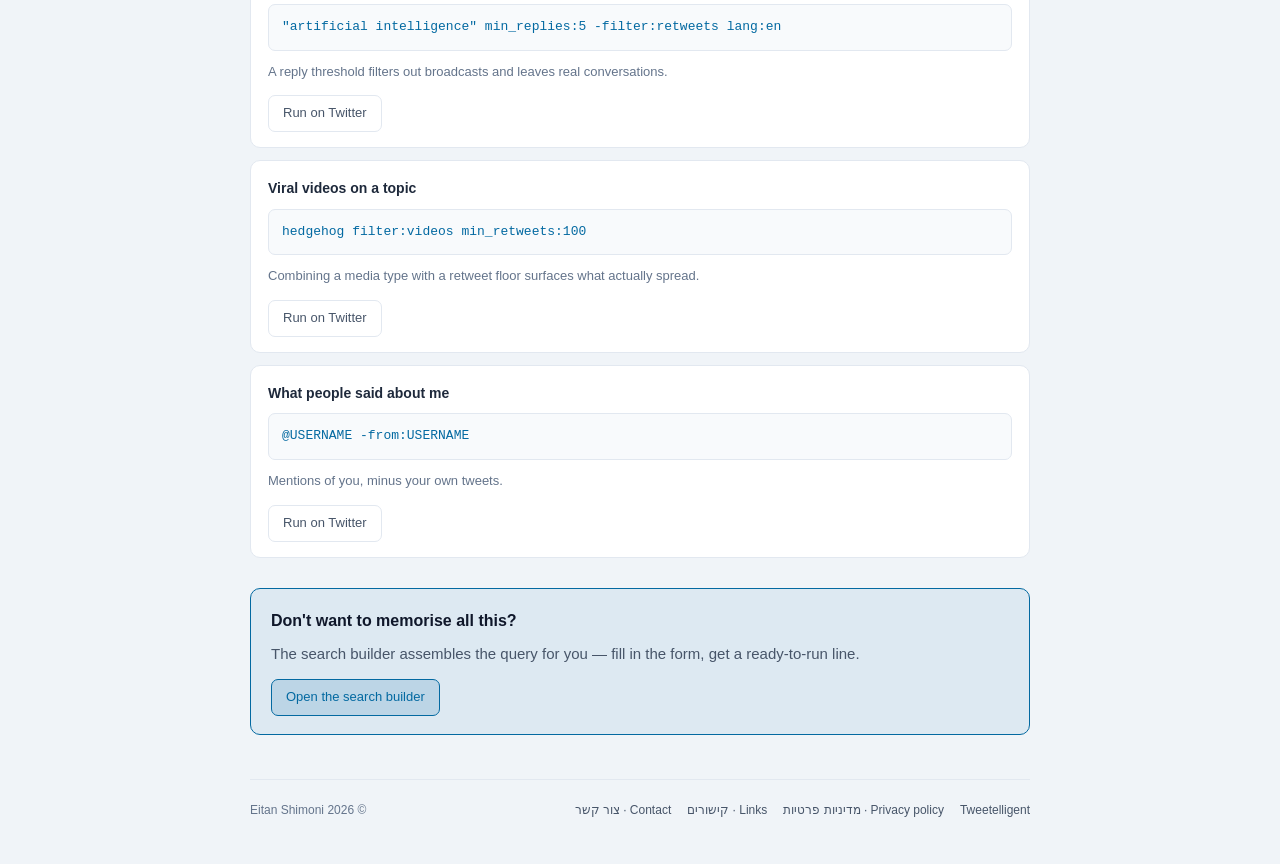
==== commit 4af0dae3: "Friends pinning, my-user row, relative dates" ====
--- a/guide/index.html
+++ b/guide/index.html
@@ -28,9 +28,27 @@
   *,*::before,*::after{box-sizing:border-box;margin:0;padding:0}
   body{background:var(--bg);color:var(--text);line-height:1.75;
     font-family:'Assistant',-apple-system,"Segoe UI",Roboto,Arial,sans-serif}
-  .wrap{max-width:820px;margin:0 auto;padding:34px 20px 80px}
-  h1{font-size:13px;letter-spacing:2px;color:var(--dim);text-transform:uppercase;margin-bottom:26px}
-  h1 a{color:var(--accent);text-decoration:none}
+  .wrap{max-width:820px;margin:0 auto;padding:24px 20px 80px}
+  .topbar{position:sticky;top:0;z-index:5;background:var(--bg);
+    border-bottom:1px solid var(--divider);backdrop-filter:blur(12px)}
+  .topbar-inner{max-width:820px;margin:0 auto;padding:11px 20px;display:flex;
+    align-items:center;justify-content:space-between;gap:12px}
+  .brand{font-size:13px;letter-spacing:2px;color:var(--accent);
+    text-transform:uppercase;text-decoration:none}
+  .close{display:flex;align-items:center;justify-content:center;width:32px;height:32px;
+    border:1px solid var(--border);border-radius:8px;color:var(--muted);flex-shrink:0}
+  .close svg{width:15px;height:15px}
+  .close:hover{border-color:var(--accent);color:var(--accent)}
+  .close:active{transform:scale(.95)}
+  .sr-only{position:absolute;width:1px;height:1px;overflow:hidden;clip:rect(0 0 0 0);white-space:nowrap}
+  .copy-cell{width:44px;text-align:center}
+  .copy{display:inline-flex;align-items:center;justify-content:center;width:26px;height:26px;
+    padding:0;background:none;border:1px solid var(--border);border-radius:6px;
+    color:var(--dim);cursor:pointer;transition:transform .08s,border-color .15s,color .15s}
+  .copy svg{width:13px;height:13px}
+  .copy:hover{border-color:var(--accent);color:var(--accent)}
+  .copy:active{transform:scale(.9)}
+  .copy.done{border-color:var(--accent);color:var(--accent)}
   h2{font-size:26px;color:var(--text);margin:0 0 14px;line-height:1.35}
   h3{font-size:17px;color:var(--accent);margin:34px 0 10px}
   h4{font-size:14px;color:var(--label);margin-bottom:8px}
@@ -82,8 +100,15 @@
 </style>
 </head>
 <body>
+<div class="topbar">
+  <div class="topbar-inner">
+    <a class="brand" href="/">Tweetelligent</a>
+    <!-- The way back. Arriving here from the app's "full page" button and then
+         having no way out was the complaint this fixes. -->
+    <a class="close" href="/" title="סגירה · Close" aria-label="סגירה · Close"><svg viewBox="0 0 24 24" fill="none" stroke="currentColor" stroke-width="2" stroke-linecap="round" stroke-linejoin="round" aria-hidden="true"><path d="M18 6 6 18M6 6l12 12"/></svg></a>
+  </div>
+</div>
 <div class="wrap">
-  <h1><a href="/">Tweetelligent</a></h1>
 
   <section dir="rtl" lang="he">
     <nav class="crumbs"><a href="/">הכלי</a> · <span aria-current="page">מדריך</span> · <a href="/privacy.html">פרטיות</a></nav>
@@ -96,38 +121,44 @@
       <div class="table-wrap">
         <table>
           <thead>
-            <tr><th scope="col">אופרטור</th><th scope="col">משמעות</th><th scope="col">דוגמה</th></tr>
+            <tr><th scope="col">אופרטור</th><th scope="col">משמעות</th><th scope="col">דוגמה</th><th scope="col"><span class="sr-only">העתקת</span></th></tr>
           </thead>
           <tbody>
             <tr>
               <td><code>cat dog</code></td>
               <td>שני הביטויים חייבים להופיע (זו ברירת המחדל — רווח = וגם).</td>
               <td><code class="ex">קיפוד כיפה</code></td>
+              <td class="copy-cell"><button class="copy" type="button" data-copy="cat dog" title="העתקת cat dog" aria-label="העתקת cat dog"><svg viewBox="0 0 24 24" fill="none" stroke="currentColor" stroke-width="2" stroke-linecap="round" stroke-linejoin="round" aria-hidden="true"><rect x="9" y="9" width="13" height="13" rx="2"/><path d="M5 15H4a2 2 0 0 1-2-2V4a2 2 0 0 1 2-2h9a2 2 0 0 1 2 2v1"/></svg></button></td>
             </tr>
             <tr>
               <td><code>&quot;exact phrase&quot;</code></td>
               <td>מחפש את הרצף המדויק, במרכאות.</td>
               <td><code class="ex">&quot;קיפוד עם כיפה&quot;</code></td>
+              <td class="copy-cell"><button class="copy" type="button" data-copy="&quot;exact phrase&quot;" title="העתקת &quot;exact phrase&quot;" aria-label="העתקת &quot;exact phrase&quot;"><svg viewBox="0 0 24 24" fill="none" stroke="currentColor" stroke-width="2" stroke-linecap="round" stroke-linejoin="round" aria-hidden="true"><rect x="9" y="9" width="13" height="13" rx="2"/><path d="M5 15H4a2 2 0 0 1-2-2V4a2 2 0 0 1 2-2h9a2 2 0 0 1 2 2v1"/></svg></button></td>
             </tr>
             <tr>
               <td><code>cat OR dog</code></td>
               <td>לפחות אחת מהמילים. OR חייב להיות באותיות גדולות.</td>
               <td><code class="ex">קיפוד OR חתול</code></td>
+              <td class="copy-cell"><button class="copy" type="button" data-copy="cat OR dog" title="העתקת cat OR dog" aria-label="העתקת cat OR dog"><svg viewBox="0 0 24 24" fill="none" stroke="currentColor" stroke-width="2" stroke-linecap="round" stroke-linejoin="round" aria-hidden="true"><rect x="9" y="9" width="13" height="13" rx="2"/><path d="M5 15H4a2 2 0 0 1-2-2V4a2 2 0 0 1 2-2h9a2 2 0 0 1 2 2v1"/></svg></button></td>
             </tr>
             <tr>
               <td><code>-word</code></td>
               <td>מחריג ציוצים שמכילים את המילה.</td>
               <td><code class="ex">קיפוד -חתול</code></td>
+              <td class="copy-cell"><button class="copy" type="button" data-copy="-word" title="העתקת -word" aria-label="העתקת -word"><svg viewBox="0 0 24 24" fill="none" stroke="currentColor" stroke-width="2" stroke-linecap="round" stroke-linejoin="round" aria-hidden="true"><rect x="9" y="9" width="13" height="13" rx="2"/><path d="M5 15H4a2 2 0 0 1-2-2V4a2 2 0 0 1 2-2h9a2 2 0 0 1 2 2v1"/></svg></button></td>
             </tr>
             <tr>
               <td><code>#hashtag</code></td>
               <td>ציוצים עם ההאשטג.</td>
               <td><code class="ex">#קיפודים</code></td>
+              <td class="copy-cell"><button class="copy" type="button" data-copy="#hashtag" title="העתקת #hashtag" aria-label="העתקת #hashtag"><svg viewBox="0 0 24 24" fill="none" stroke="currentColor" stroke-width="2" stroke-linecap="round" stroke-linejoin="round" aria-hidden="true"><rect x="9" y="9" width="13" height="13" rx="2"/><path d="M5 15H4a2 2 0 0 1-2-2V4a2 2 0 0 1 2-2h9a2 2 0 0 1 2 2v1"/></svg></button></td>
             </tr>
             <tr>
               <td><code>(a OR b) c</code></td>
               <td>סוגריים מקבצים תנאים — שימושי לשילובים.</td>
               <td><code class="ex">(קיפוד OR חתול) חמוד</code></td>
+              <td class="copy-cell"><button class="copy" type="button" data-copy="(a OR b) c" title="העתקת (a OR b) c" aria-label="העתקת (a OR b) c"><svg viewBox="0 0 24 24" fill="none" stroke="currentColor" stroke-width="2" stroke-linecap="round" stroke-linejoin="round" aria-hidden="true"><rect x="9" y="9" width="13" height="13" rx="2"/><path d="M5 15H4a2 2 0 0 1-2-2V4a2 2 0 0 1 2-2h9a2 2 0 0 1 2 2v1"/></svg></button></td>
             </tr>
           </tbody>
         </table>
@@ -137,28 +168,32 @@
       <div class="table-wrap">
         <table>
           <thead>
-            <tr><th scope="col">אופרטור</th><th scope="col">משמעות</th><th scope="col">דוגמה</th></tr>
+            <tr><th scope="col">אופרטור</th><th scope="col">משמעות</th><th scope="col">דוגמה</th><th scope="col"><span class="sr-only">העתקת</span></th></tr>
           </thead>
           <tbody>
             <tr>
               <td><code>from:</code></td>
               <td>ציוצים מהמשתמש. פסיק = מספר משתמשים.</td>
               <td><code class="ex">from:eitanshimoni</code></td>
+              <td class="copy-cell"><button class="copy" type="button" data-copy="from:" title="העתקת from:" aria-label="העתקת from:"><svg viewBox="0 0 24 24" fill="none" stroke="currentColor" stroke-width="2" stroke-linecap="round" stroke-linejoin="round" aria-hidden="true"><rect x="9" y="9" width="13" height="13" rx="2"/><path d="M5 15H4a2 2 0 0 1-2-2V4a2 2 0 0 1 2-2h9a2 2 0 0 1 2 2v1"/></svg></button></td>
             </tr>
             <tr>
               <td><code>to:</code></td>
               <td>ציוצים שהם תגובה למשתמש זה</td>
               <td><code class="ex">to:eitanshimoni</code></td>
+              <td class="copy-cell"><button class="copy" type="button" data-copy="to:" title="העתקת to:" aria-label="העתקת to:"><svg viewBox="0 0 24 24" fill="none" stroke="currentColor" stroke-width="2" stroke-linecap="round" stroke-linejoin="round" aria-hidden="true"><rect x="9" y="9" width="13" height="13" rx="2"/><path d="M5 15H4a2 2 0 0 1-2-2V4a2 2 0 0 1 2-2h9a2 2 0 0 1 2 2v1"/></svg></button></td>
             </tr>
             <tr>
               <td><code>@</code></td>
               <td>ציוצים שמאזכרים משתמש זה</td>
               <td><code class="ex">@eitanshimoni</code></td>
+              <td class="copy-cell"><button class="copy" type="button" data-copy="@" title="העתקת @" aria-label="העתקת @"><svg viewBox="0 0 24 24" fill="none" stroke="currentColor" stroke-width="2" stroke-linecap="round" stroke-linejoin="round" aria-hidden="true"><rect x="9" y="9" width="13" height="13" rx="2"/><path d="M5 15H4a2 2 0 0 1-2-2V4a2 2 0 0 1 2-2h9a2 2 0 0 1 2 2v1"/></svg></button></td>
             </tr>
             <tr>
               <td><code>list:</code></td>
               <td>ציוצים מחברי רשימה מסוימת.</td>
               <td><code class="ex">list:123456</code></td>
+              <td class="copy-cell"><button class="copy" type="button" data-copy="list:" title="העתקת list:" aria-label="העתקת list:"><svg viewBox="0 0 24 24" fill="none" stroke="currentColor" stroke-width="2" stroke-linecap="round" stroke-linejoin="round" aria-hidden="true"><rect x="9" y="9" width="13" height="13" rx="2"/><path d="M5 15H4a2 2 0 0 1-2-2V4a2 2 0 0 1 2-2h9a2 2 0 0 1 2 2v1"/></svg></button></td>
             </tr>
           </tbody>
         </table>
@@ -168,23 +203,26 @@
       <div class="table-wrap">
         <table>
           <thead>
-            <tr><th scope="col">אופרטור</th><th scope="col">משמעות</th><th scope="col">דוגמה</th></tr>
+            <tr><th scope="col">אופרטור</th><th scope="col">משמעות</th><th scope="col">דוגמה</th><th scope="col"><span class="sr-only">העתקת</span></th></tr>
           </thead>
           <tbody>
             <tr>
               <td><code>since:</code></td>
               <td>ציוצים מתאריך זה ואילך</td>
               <td><code class="ex">since:2026-01-01</code></td>
+              <td class="copy-cell"><button class="copy" type="button" data-copy="since:" title="העתקת since:" aria-label="העתקת since:"><svg viewBox="0 0 24 24" fill="none" stroke="currentColor" stroke-width="2" stroke-linecap="round" stroke-linejoin="round" aria-hidden="true"><rect x="9" y="9" width="13" height="13" rx="2"/><path d="M5 15H4a2 2 0 0 1-2-2V4a2 2 0 0 1 2-2h9a2 2 0 0 1 2 2v1"/></svg></button></td>
             </tr>
             <tr>
               <td><code>until:</code></td>
               <td>ציוצים לפני תאריך זה</td>
               <td><code class="ex">until:2026-12-31</code></td>
+              <td class="copy-cell"><button class="copy" type="button" data-copy="until:" title="העתקת until:" aria-label="העתקת until:"><svg viewBox="0 0 24 24" fill="none" stroke="currentColor" stroke-width="2" stroke-linecap="round" stroke-linejoin="round" aria-hidden="true"><rect x="9" y="9" width="13" height="13" rx="2"/><path d="M5 15H4a2 2 0 0 1-2-2V4a2 2 0 0 1 2-2h9a2 2 0 0 1 2 2v1"/></svg></button></td>
             </tr>
             <tr>
               <td><code>within_time:</code></td>
               <td>ציוצים מהזמן האחרון (דקות/שעות/ימים).</td>
               <td><code class="ex">within_time:2d</code></td>
+              <td class="copy-cell"><button class="copy" type="button" data-copy="within_time:" title="העתקת within_time:" aria-label="העתקת within_time:"><svg viewBox="0 0 24 24" fill="none" stroke="currentColor" stroke-width="2" stroke-linecap="round" stroke-linejoin="round" aria-hidden="true"><rect x="9" y="9" width="13" height="13" rx="2"/><path d="M5 15H4a2 2 0 0 1-2-2V4a2 2 0 0 1 2-2h9a2 2 0 0 1 2 2v1"/></svg></button></td>
             </tr>
           </tbody>
         </table>
@@ -194,23 +232,26 @@
       <div class="table-wrap">
         <table>
           <thead>
-            <tr><th scope="col">אופרטור</th><th scope="col">משמעות</th><th scope="col">דוגמה</th></tr>
+            <tr><th scope="col">אופרטור</th><th scope="col">משמעות</th><th scope="col">דוגמה</th><th scope="col"><span class="sr-only">העתקת</span></th></tr>
           </thead>
           <tbody>
             <tr>
               <td><code>min_faves:</code></td>
               <td>מינימום לייקים</td>
               <td><code class="ex">min_faves:100</code></td>
+              <td class="copy-cell"><button class="copy" type="button" data-copy="min_faves:" title="העתקת min_faves:" aria-label="העתקת min_faves:"><svg viewBox="0 0 24 24" fill="none" stroke="currentColor" stroke-width="2" stroke-linecap="round" stroke-linejoin="round" aria-hidden="true"><rect x="9" y="9" width="13" height="13" rx="2"/><path d="M5 15H4a2 2 0 0 1-2-2V4a2 2 0 0 1 2-2h9a2 2 0 0 1 2 2v1"/></svg></button></td>
             </tr>
             <tr>
               <td><code>min_retweets:</code></td>
               <td>מינימום ריטוויטים</td>
               <td><code class="ex">min_retweets:50</code></td>
+              <td class="copy-cell"><button class="copy" type="button" data-copy="min_retweets:" title="העתקת min_retweets:" aria-label="העתקת min_retweets:"><svg viewBox="0 0 24 24" fill="none" stroke="currentColor" stroke-width="2" stroke-linecap="round" stroke-linejoin="round" aria-hidden="true"><rect x="9" y="9" width="13" height="13" rx="2"/><path d="M5 15H4a2 2 0 0 1-2-2V4a2 2 0 0 1 2-2h9a2 2 0 0 1 2 2v1"/></svg></button></td>
             </tr>
             <tr>
               <td><code>min_replies:</code></td>
               <td>מינימום תגובות</td>
               <td><code class="ex">min_replies:10</code></td>
+              <td class="copy-cell"><button class="copy" type="button" data-copy="min_replies:" title="העתקת min_replies:" aria-label="העתקת min_replies:"><svg viewBox="0 0 24 24" fill="none" stroke="currentColor" stroke-width="2" stroke-linecap="round" stroke-linejoin="round" aria-hidden="true"><rect x="9" y="9" width="13" height="13" rx="2"/><path d="M5 15H4a2 2 0 0 1-2-2V4a2 2 0 0 1 2-2h9a2 2 0 0 1 2 2v1"/></svg></button></td>
             </tr>
           </tbody>
         </table>
@@ -220,38 +261,44 @@
       <div class="table-wrap">
         <table>
           <thead>
-            <tr><th scope="col">אופרטור</th><th scope="col">משמעות</th><th scope="col">דוגמה</th></tr>
+            <tr><th scope="col">אופרטור</th><th scope="col">משמעות</th><th scope="col">דוגמה</th><th scope="col"><span class="sr-only">העתקת</span></th></tr>
           </thead>
           <tbody>
             <tr>
               <td><code>filter:links</code></td>
               <td>רק ציוצים עם קישורים</td>
               <td><code class="ex">קיפוד filter:links</code></td>
+              <td class="copy-cell"><button class="copy" type="button" data-copy="filter:links" title="העתקת filter:links" aria-label="העתקת filter:links"><svg viewBox="0 0 24 24" fill="none" stroke="currentColor" stroke-width="2" stroke-linecap="round" stroke-linejoin="round" aria-hidden="true"><rect x="9" y="9" width="13" height="13" rx="2"/><path d="M5 15H4a2 2 0 0 1-2-2V4a2 2 0 0 1 2-2h9a2 2 0 0 1 2 2v1"/></svg></button></td>
             </tr>
             <tr>
               <td><code>filter:media</code></td>
               <td>רק ציוצים עם מדיה</td>
               <td><code class="ex">קיפוד filter:media</code></td>
+              <td class="copy-cell"><button class="copy" type="button" data-copy="filter:media" title="העתקת filter:media" aria-label="העתקת filter:media"><svg viewBox="0 0 24 24" fill="none" stroke="currentColor" stroke-width="2" stroke-linecap="round" stroke-linejoin="round" aria-hidden="true"><rect x="9" y="9" width="13" height="13" rx="2"/><path d="M5 15H4a2 2 0 0 1-2-2V4a2 2 0 0 1 2-2h9a2 2 0 0 1 2 2v1"/></svg></button></td>
             </tr>
             <tr>
               <td><code>filter:images</code></td>
               <td>רק ציוצים עם תמונות</td>
               <td><code class="ex">קיפוד filter:images</code></td>
+              <td class="copy-cell"><button class="copy" type="button" data-copy="filter:images" title="העתקת filter:images" aria-label="העתקת filter:images"><svg viewBox="0 0 24 24" fill="none" stroke="currentColor" stroke-width="2" stroke-linecap="round" stroke-linejoin="round" aria-hidden="true"><rect x="9" y="9" width="13" height="13" rx="2"/><path d="M5 15H4a2 2 0 0 1-2-2V4a2 2 0 0 1 2-2h9a2 2 0 0 1 2 2v1"/></svg></button></td>
             </tr>
             <tr>
               <td><code>filter:videos</code></td>
               <td>רק ציוצים עם סרטונים</td>
               <td><code class="ex">קיפוד filter:videos</code></td>
+              <td class="copy-cell"><button class="copy" type="button" data-copy="filter:videos" title="העתקת filter:videos" aria-label="העתקת filter:videos"><svg viewBox="0 0 24 24" fill="none" stroke="currentColor" stroke-width="2" stroke-linecap="round" stroke-linejoin="round" aria-hidden="true"><rect x="9" y="9" width="13" height="13" rx="2"/><path d="M5 15H4a2 2 0 0 1-2-2V4a2 2 0 0 1 2-2h9a2 2 0 0 1 2 2v1"/></svg></button></td>
             </tr>
             <tr>
               <td><code>-filter:retweets</code></td>
               <td>הסתר ריטוויטים</td>
               <td><code class="ex">קיפוד -filter:retweets</code></td>
+              <td class="copy-cell"><button class="copy" type="button" data-copy="-filter:retweets" title="העתקת -filter:retweets" aria-label="העתקת -filter:retweets"><svg viewBox="0 0 24 24" fill="none" stroke="currentColor" stroke-width="2" stroke-linecap="round" stroke-linejoin="round" aria-hidden="true"><rect x="9" y="9" width="13" height="13" rx="2"/><path d="M5 15H4a2 2 0 0 1-2-2V4a2 2 0 0 1 2-2h9a2 2 0 0 1 2 2v1"/></svg></button></td>
             </tr>
             <tr>
               <td><code>filter:replies</code></td>
               <td>רק ציוצים שהם תגובות. עם מינוס — בלי תגובות.</td>
               <td><code class="ex">-filter:replies</code></td>
+              <td class="copy-cell"><button class="copy" type="button" data-copy="filter:replies" title="העתקת filter:replies" aria-label="העתקת filter:replies"><svg viewBox="0 0 24 24" fill="none" stroke="currentColor" stroke-width="2" stroke-linecap="round" stroke-linejoin="round" aria-hidden="true"><rect x="9" y="9" width="13" height="13" rx="2"/><path d="M5 15H4a2 2 0 0 1-2-2V4a2 2 0 0 1 2-2h9a2 2 0 0 1 2 2v1"/></svg></button></td>
             </tr>
           </tbody>
         </table>
@@ -261,23 +308,26 @@
       <div class="table-wrap">
         <table>
           <thead>
-            <tr><th scope="col">אופרטור</th><th scope="col">משמעות</th><th scope="col">דוגמה</th></tr>
+            <tr><th scope="col">אופרטור</th><th scope="col">משמעות</th><th scope="col">דוגמה</th><th scope="col"><span class="sr-only">העתקת</span></th></tr>
           </thead>
           <tbody>
             <tr>
               <td><code>lang:</code></td>
               <td>ציוצים שנכתבו בשפה זו</td>
               <td><code class="ex">lang:he</code></td>
+              <td class="copy-cell"><button class="copy" type="button" data-copy="lang:" title="העתקת lang:" aria-label="העתקת lang:"><svg viewBox="0 0 24 24" fill="none" stroke="currentColor" stroke-width="2" stroke-linecap="round" stroke-linejoin="round" aria-hidden="true"><rect x="9" y="9" width="13" height="13" rx="2"/><path d="M5 15H4a2 2 0 0 1-2-2V4a2 2 0 0 1 2-2h9a2 2 0 0 1 2 2v1"/></svg></button></td>
             </tr>
             <tr>
               <td><code>url:</code></td>
               <td>ציוצים שמכילים כתובת URL</td>
               <td><code class="ex">url:&quot;github.com&quot;</code></td>
+              <td class="copy-cell"><button class="copy" type="button" data-copy="url:" title="העתקת url:" aria-label="העתקת url:"><svg viewBox="0 0 24 24" fill="none" stroke="currentColor" stroke-width="2" stroke-linecap="round" stroke-linejoin="round" aria-hidden="true"><rect x="9" y="9" width="13" height="13" rx="2"/><path d="M5 15H4a2 2 0 0 1-2-2V4a2 2 0 0 1 2-2h9a2 2 0 0 1 2 2v1"/></svg></button></td>
             </tr>
             <tr>
               <td><code>near:</code></td>
               <td>ציוצים באזור גיאוגרפי (לא תמיד נתמך).</td>
               <td><code class="ex">near:&quot;Tel Aviv&quot;</code></td>
+              <td class="copy-cell"><button class="copy" type="button" data-copy="near:" title="העתקת near:" aria-label="העתקת near:"><svg viewBox="0 0 24 24" fill="none" stroke="currentColor" stroke-width="2" stroke-linecap="round" stroke-linejoin="round" aria-hidden="true"><rect x="9" y="9" width="13" height="13" rx="2"/><path d="M5 15H4a2 2 0 0 1-2-2V4a2 2 0 0 1 2-2h9a2 2 0 0 1 2 2v1"/></svg></button></td>
             </tr>
           </tbody>
         </table>
@@ -339,38 +389,44 @@
       <div class="table-wrap">
         <table>
           <thead>
-            <tr><th scope="col">Operator</th><th scope="col">Meaning</th><th scope="col">Example</th></tr>
+            <tr><th scope="col">Operator</th><th scope="col">Meaning</th><th scope="col">Example</th><th scope="col"><span class="sr-only">Copy</span></th></tr>
           </thead>
           <tbody>
             <tr>
               <td><code>cat dog</code></td>
               <td>Both words must appear (space = AND, the default).</td>
               <td><code class="ex">hedgehog hat</code></td>
+              <td class="copy-cell"><button class="copy" type="button" data-copy="cat dog" title="Copy cat dog" aria-label="Copy cat dog"><svg viewBox="0 0 24 24" fill="none" stroke="currentColor" stroke-width="2" stroke-linecap="round" stroke-linejoin="round" aria-hidden="true"><rect x="9" y="9" width="13" height="13" rx="2"/><path d="M5 15H4a2 2 0 0 1-2-2V4a2 2 0 0 1 2-2h9a2 2 0 0 1 2 2v1"/></svg></button></td>
             </tr>
             <tr>
               <td><code>&quot;exact phrase&quot;</code></td>
               <td>Matches the exact sequence, in quotes.</td>
               <td><code class="ex">&quot;hedgehog with a hat&quot;</code></td>
+              <td class="copy-cell"><button class="copy" type="button" data-copy="&quot;exact phrase&quot;" title="Copy &quot;exact phrase&quot;" aria-label="Copy &quot;exact phrase&quot;"><svg viewBox="0 0 24 24" fill="none" stroke="currentColor" stroke-width="2" stroke-linecap="round" stroke-linejoin="round" aria-hidden="true"><rect x="9" y="9" width="13" height="13" rx="2"/><path d="M5 15H4a2 2 0 0 1-2-2V4a2 2 0 0 1 2-2h9a2 2 0 0 1 2 2v1"/></svg></button></td>
             </tr>
             <tr>
               <td><code>cat OR dog</code></td>
               <td>At least one of the words. OR must be uppercase.</td>
               <td><code class="ex">hedgehog OR cat</code></td>
+              <td class="copy-cell"><button class="copy" type="button" data-copy="cat OR dog" title="Copy cat OR dog" aria-label="Copy cat OR dog"><svg viewBox="0 0 24 24" fill="none" stroke="currentColor" stroke-width="2" stroke-linecap="round" stroke-linejoin="round" aria-hidden="true"><rect x="9" y="9" width="13" height="13" rx="2"/><path d="M5 15H4a2 2 0 0 1-2-2V4a2 2 0 0 1 2-2h9a2 2 0 0 1 2 2v1"/></svg></button></td>
             </tr>
             <tr>
               <td><code>-word</code></td>
               <td>Excludes tweets containing the word.</td>
               <td><code class="ex">hedgehog -cat</code></td>
+              <td class="copy-cell"><button class="copy" type="button" data-copy="-word" title="Copy -word" aria-label="Copy -word"><svg viewBox="0 0 24 24" fill="none" stroke="currentColor" stroke-width="2" stroke-linecap="round" stroke-linejoin="round" aria-hidden="true"><rect x="9" y="9" width="13" height="13" rx="2"/><path d="M5 15H4a2 2 0 0 1-2-2V4a2 2 0 0 1 2-2h9a2 2 0 0 1 2 2v1"/></svg></button></td>
             </tr>
             <tr>
               <td><code>#hashtag</code></td>
               <td>Tweets carrying that hashtag.</td>
               <td><code class="ex">#hedgehogs</code></td>
+              <td class="copy-cell"><button class="copy" type="button" data-copy="#hashtag" title="Copy #hashtag" aria-label="Copy #hashtag"><svg viewBox="0 0 24 24" fill="none" stroke="currentColor" stroke-width="2" stroke-linecap="round" stroke-linejoin="round" aria-hidden="true"><rect x="9" y="9" width="13" height="13" rx="2"/><path d="M5 15H4a2 2 0 0 1-2-2V4a2 2 0 0 1 2-2h9a2 2 0 0 1 2 2v1"/></svg></button></td>
             </tr>
             <tr>
               <td><code>(a OR b) c</code></td>
               <td>Parentheses group conditions for combinations.</td>
               <td><code class="ex">(hedgehog OR cat) cute</code></td>
+              <td class="copy-cell"><button class="copy" type="button" data-copy="(a OR b) c" title="Copy (a OR b) c" aria-label="Copy (a OR b) c"><svg viewBox="0 0 24 24" fill="none" stroke="currentColor" stroke-width="2" stroke-linecap="round" stroke-linejoin="round" aria-hidden="true"><rect x="9" y="9" width="13" height="13" rx="2"/><path d="M5 15H4a2 2 0 0 1-2-2V4a2 2 0 0 1 2-2h9a2 2 0 0 1 2 2v1"/></svg></button></td>
             </tr>
           </tbody>
         </table>
@@ -380,28 +436,32 @@
       <div class="table-wrap">
         <table>
           <thead>
-            <tr><th scope="col">Operator</th><th scope="col">Meaning</th><th scope="col">Example</th></tr>
+            <tr><th scope="col">Operator</th><th scope="col">Meaning</th><th scope="col">Example</th><th scope="col"><span class="sr-only">Copy</span></th></tr>
           </thead>
           <tbody>
             <tr>
               <td><code>from:</code></td>
               <td>Tweets from this user. Comma = multiple users.</td>
               <td><code class="ex">from:eitanshimoni</code></td>
+              <td class="copy-cell"><button class="copy" type="button" data-copy="from:" title="Copy from:" aria-label="Copy from:"><svg viewBox="0 0 24 24" fill="none" stroke="currentColor" stroke-width="2" stroke-linecap="round" stroke-linejoin="round" aria-hidden="true"><rect x="9" y="9" width="13" height="13" rx="2"/><path d="M5 15H4a2 2 0 0 1-2-2V4a2 2 0 0 1 2-2h9a2 2 0 0 1 2 2v1"/></svg></button></td>
             </tr>
             <tr>
               <td><code>to:</code></td>
               <td>Tweets in reply to this user</td>
               <td><code class="ex">to:eitanshimoni</code></td>
+              <td class="copy-cell"><button class="copy" type="button" data-copy="to:" title="Copy to:" aria-label="Copy to:"><svg viewBox="0 0 24 24" fill="none" stroke="currentColor" stroke-width="2" stroke-linecap="round" stroke-linejoin="round" aria-hidden="true"><rect x="9" y="9" width="13" height="13" rx="2"/><path d="M5 15H4a2 2 0 0 1-2-2V4a2 2 0 0 1 2-2h9a2 2 0 0 1 2 2v1"/></svg></button></td>
             </tr>
             <tr>
               <td><code>@</code></td>
               <td>Tweets mentioning this user</td>
               <td><code class="ex">@eitanshimoni</code></td>
+              <td class="copy-cell"><button class="copy" type="button" data-copy="@" title="Copy @" aria-label="Copy @"><svg viewBox="0 0 24 24" fill="none" stroke="currentColor" stroke-width="2" stroke-linecap="round" stroke-linejoin="round" aria-hidden="true"><rect x="9" y="9" width="13" height="13" rx="2"/><path d="M5 15H4a2 2 0 0 1-2-2V4a2 2 0 0 1 2-2h9a2 2 0 0 1 2 2v1"/></svg></button></td>
             </tr>
             <tr>
               <td><code>list:</code></td>
               <td>Tweets from members of a given list.</td>
               <td><code class="ex">list:123456</code></td>
+              <td class="copy-cell"><button class="copy" type="button" data-copy="list:" title="Copy list:" aria-label="Copy list:"><svg viewBox="0 0 24 24" fill="none" stroke="currentColor" stroke-width="2" stroke-linecap="round" stroke-linejoin="round" aria-hidden="true"><rect x="9" y="9" width="13" height="13" rx="2"/><path d="M5 15H4a2 2 0 0 1-2-2V4a2 2 0 0 1 2-2h9a2 2 0 0 1 2 2v1"/></svg></button></td>
             </tr>
           </tbody>
         </table>
@@ -411,23 +471,26 @@
       <div class="table-wrap">
         <table>
           <thead>
-            <tr><th scope="col">Operator</th><th scope="col">Meaning</th><th scope="col">Example</th></tr>
+            <tr><th scope="col">Operator</th><th scope="col">Meaning</th><th scope="col">Example</th><th scope="col"><span class="sr-only">Copy</span></th></tr>
           </thead>
           <tbody>
             <tr>
               <td><code>since:</code></td>
               <td>Tweets on or after this date</td>
               <td><code class="ex">since:2026-01-01</code></td>
+              <td class="copy-cell"><button class="copy" type="button" data-copy="since:" title="Copy since:" aria-label="Copy since:"><svg viewBox="0 0 24 24" fill="none" stroke="currentColor" stroke-width="2" stroke-linecap="round" stroke-linejoin="round" aria-hidden="true"><rect x="9" y="9" width="13" height="13" rx="2"/><path d="M5 15H4a2 2 0 0 1-2-2V4a2 2 0 0 1 2-2h9a2 2 0 0 1 2 2v1"/></svg></button></td>
             </tr>
             <tr>
               <td><code>until:</code></td>
               <td>Tweets before this date</td>
               <td><code class="ex">until:2026-12-31</code></td>
+              <td class="copy-cell"><button class="copy" type="button" data-copy="until:" title="Copy until:" aria-label="Copy until:"><svg viewBox="0 0 24 24" fill="none" stroke="currentColor" stroke-width="2" stroke-linecap="round" stroke-linejoin="round" aria-hidden="true"><rect x="9" y="9" width="13" height="13" rx="2"/><path d="M5 15H4a2 2 0 0 1-2-2V4a2 2 0 0 1 2-2h9a2 2 0 0 1 2 2v1"/></svg></button></td>
             </tr>
             <tr>
               <td><code>within_time:</code></td>
               <td>Tweets from the recent window (minutes/hours/days).</td>
               <td><code class="ex">within_time:2d</code></td>
+              <td class="copy-cell"><button class="copy" type="button" data-copy="within_time:" title="Copy within_time:" aria-label="Copy within_time:"><svg viewBox="0 0 24 24" fill="none" stroke="currentColor" stroke-width="2" stroke-linecap="round" stroke-linejoin="round" aria-hidden="true"><rect x="9" y="9" width="13" height="13" rx="2"/><path d="M5 15H4a2 2 0 0 1-2-2V4a2 2 0 0 1 2-2h9a2 2 0 0 1 2 2v1"/></svg></button></td>
             </tr>
           </tbody>
         </table>
@@ -437,23 +500,26 @@
       <div class="table-wrap">
         <table>
           <thead>
-            <tr><th scope="col">Operator</th><th scope="col">Meaning</th><th scope="col">Example</th></tr>
+            <tr><th scope="col">Operator</th><th scope="col">Meaning</th><th scope="col">Example</th><th scope="col"><span class="sr-only">Copy</span></th></tr>
           </thead>
           <tbody>
             <tr>
               <td><code>min_faves:</code></td>
               <td>Minimum number of likes</td>
               <td><code class="ex">min_faves:100</code></td>
+              <td class="copy-cell"><button class="copy" type="button" data-copy="min_faves:" title="Copy min_faves:" aria-label="Copy min_faves:"><svg viewBox="0 0 24 24" fill="none" stroke="currentColor" stroke-width="2" stroke-linecap="round" stroke-linejoin="round" aria-hidden="true"><rect x="9" y="9" width="13" height="13" rx="2"/><path d="M5 15H4a2 2 0 0 1-2-2V4a2 2 0 0 1 2-2h9a2 2 0 0 1 2 2v1"/></svg></button></td>
             </tr>
             <tr>
               <td><code>min_retweets:</code></td>
               <td>Minimum retweet count</td>
               <td><code class="ex">min_retweets:50</code></td>
+              <td class="copy-cell"><button class="copy" type="button" data-copy="min_retweets:" title="Copy min_retweets:" aria-label="Copy min_retweets:"><svg viewBox="0 0 24 24" fill="none" stroke="currentColor" stroke-width="2" stroke-linecap="round" stroke-linejoin="round" aria-hidden="true"><rect x="9" y="9" width="13" height="13" rx="2"/><path d="M5 15H4a2 2 0 0 1-2-2V4a2 2 0 0 1 2-2h9a2 2 0 0 1 2 2v1"/></svg></button></td>
             </tr>
             <tr>
               <td><code>min_replies:</code></td>
               <td>Minimum reply count</td>
               <td><code class="ex">min_replies:10</code></td>
+              <td class="copy-cell"><button class="copy" type="button" data-copy="min_replies:" title="Copy min_replies:" aria-label="Copy min_replies:"><svg viewBox="0 0 24 24" fill="none" stroke="currentColor" stroke-width="2" stroke-linecap="round" stroke-linejoin="round" aria-hidden="true"><rect x="9" y="9" width="13" height="13" rx="2"/><path d="M5 15H4a2 2 0 0 1-2-2V4a2 2 0 0 1 2-2h9a2 2 0 0 1 2 2v1"/></svg></button></td>
             </tr>
           </tbody>
         </table>
@@ -463,38 +529,44 @@
       <div class="table-wrap">
         <table>
           <thead>
-            <tr><th scope="col">Operator</th><th scope="col">Meaning</th><th scope="col">Example</th></tr>
+            <tr><th scope="col">Operator</th><th scope="col">Meaning</th><th scope="col">Example</th><th scope="col"><span class="sr-only">Copy</span></th></tr>
           </thead>
           <tbody>
             <tr>
               <td><code>filter:links</code></td>
               <td>Only tweets with URLs</td>
               <td><code class="ex">hedgehog filter:links</code></td>
+              <td class="copy-cell"><button class="copy" type="button" data-copy="filter:links" title="Copy filter:links" aria-label="Copy filter:links"><svg viewBox="0 0 24 24" fill="none" stroke="currentColor" stroke-width="2" stroke-linecap="round" stroke-linejoin="round" aria-hidden="true"><rect x="9" y="9" width="13" height="13" rx="2"/><path d="M5 15H4a2 2 0 0 1-2-2V4a2 2 0 0 1 2-2h9a2 2 0 0 1 2 2v1"/></svg></button></td>
             </tr>
             <tr>
               <td><code>filter:media</code></td>
               <td>Only tweets with any media</td>
               <td><code class="ex">hedgehog filter:media</code></td>
+              <td class="copy-cell"><button class="copy" type="button" data-copy="filter:media" title="Copy filter:media" aria-label="Copy filter:media"><svg viewBox="0 0 24 24" fill="none" stroke="currentColor" stroke-width="2" stroke-linecap="round" stroke-linejoin="round" aria-hidden="true"><rect x="9" y="9" width="13" height="13" rx="2"/><path d="M5 15H4a2 2 0 0 1-2-2V4a2 2 0 0 1 2-2h9a2 2 0 0 1 2 2v1"/></svg></button></td>
             </tr>
             <tr>
               <td><code>filter:images</code></td>
               <td>Only tweets with images</td>
               <td><code class="ex">hedgehog filter:images</code></td>
+              <td class="copy-cell"><button class="copy" type="button" data-copy="filter:images" title="Copy filter:images" aria-label="Copy filter:images"><svg viewBox="0 0 24 24" fill="none" stroke="currentColor" stroke-width="2" stroke-linecap="round" stroke-linejoin="round" aria-hidden="true"><rect x="9" y="9" width="13" height="13" rx="2"/><path d="M5 15H4a2 2 0 0 1-2-2V4a2 2 0 0 1 2-2h9a2 2 0 0 1 2 2v1"/></svg></button></td>
             </tr>
             <tr>
               <td><code>filter:videos</code></td>
               <td>Only tweets with videos</td>
               <td><code class="ex">hedgehog filter:videos</code></td>
+              <td class="copy-cell"><button class="copy" type="button" data-copy="filter:videos" title="Copy filter:videos" aria-label="Copy filter:videos"><svg viewBox="0 0 24 24" fill="none" stroke="currentColor" stroke-width="2" stroke-linecap="round" stroke-linejoin="round" aria-hidden="true"><rect x="9" y="9" width="13" height="13" rx="2"/><path d="M5 15H4a2 2 0 0 1-2-2V4a2 2 0 0 1 2-2h9a2 2 0 0 1 2 2v1"/></svg></button></td>
             </tr>
             <tr>
               <td><code>-filter:retweets</code></td>
               <td>Exclude all retweets</td>
               <td><code class="ex">hedgehog -filter:retweets</code></td>
+              <td class="copy-cell"><button class="copy" type="button" data-copy="-filter:retweets" title="Copy -filter:retweets" aria-label="Copy -filter:retweets"><svg viewBox="0 0 24 24" fill="none" stroke="currentColor" stroke-width="2" stroke-linecap="round" stroke-linejoin="round" aria-hidden="true"><rect x="9" y="9" width="13" height="13" rx="2"/><path d="M5 15H4a2 2 0 0 1-2-2V4a2 2 0 0 1 2-2h9a2 2 0 0 1 2 2v1"/></svg></button></td>
             </tr>
             <tr>
               <td><code>filter:replies</code></td>
               <td>Only replies. With a minus — excludes replies.</td>
               <td><code class="ex">-filter:replies</code></td>
+              <td class="copy-cell"><button class="copy" type="button" data-copy="filter:replies" title="Copy filter:replies" aria-label="Copy filter:replies"><svg viewBox="0 0 24 24" fill="none" stroke="currentColor" stroke-width="2" stroke-linecap="round" stroke-linejoin="round" aria-hidden="true"><rect x="9" y="9" width="13" height="13" rx="2"/><path d="M5 15H4a2 2 0 0 1-2-2V4a2 2 0 0 1 2-2h9a2 2 0 0 1 2 2v1"/></svg></button></td>
             </tr>
           </tbody>
         </table>
@@ -504,23 +576,26 @@
       <div class="table-wrap">
         <table>
           <thead>
-            <tr><th scope="col">Operator</th><th scope="col">Meaning</th><th scope="col">Example</th></tr>
+            <tr><th scope="col">Operator</th><th scope="col">Meaning</th><th scope="col">Example</th><th scope="col"><span class="sr-only">Copy</span></th></tr>
           </thead>
           <tbody>
             <tr>
               <td><code>lang:</code></td>
               <td>Tweets written in this language</td>
               <td><code class="ex">lang:en</code></td>
+              <td class="copy-cell"><button class="copy" type="button" data-copy="lang:" title="Copy lang:" aria-label="Copy lang:"><svg viewBox="0 0 24 24" fill="none" stroke="currentColor" stroke-width="2" stroke-linecap="round" stroke-linejoin="round" aria-hidden="true"><rect x="9" y="9" width="13" height="13" rx="2"/><path d="M5 15H4a2 2 0 0 1-2-2V4a2 2 0 0 1 2-2h9a2 2 0 0 1 2 2v1"/></svg></button></td>
             </tr>
             <tr>
               <td><code>url:</code></td>
               <td>Tweets containing a specific URL</td>
               <td><code class="ex">url:&quot;github.com&quot;</code></td>
+              <td class="copy-cell"><button class="copy" type="button" data-copy="url:" title="Copy url:" aria-label="Copy url:"><svg viewBox="0 0 24 24" fill="none" stroke="currentColor" stroke-width="2" stroke-linecap="round" stroke-linejoin="round" aria-hidden="true"><rect x="9" y="9" width="13" height="13" rx="2"/><path d="M5 15H4a2 2 0 0 1-2-2V4a2 2 0 0 1 2-2h9a2 2 0 0 1 2 2v1"/></svg></button></td>
             </tr>
             <tr>
               <td><code>near:</code></td>
               <td>Tweets near a place (support varies).</td>
               <td><code class="ex">near:&quot;Tel Aviv&quot;</code></td>
+              <td class="copy-cell"><button class="copy" type="button" data-copy="near:" title="Copy near:" aria-label="Copy near:"><svg viewBox="0 0 24 24" fill="none" stroke="currentColor" stroke-width="2" stroke-linecap="round" stroke-linejoin="round" aria-hidden="true"><rect x="9" y="9" width="13" height="13" rx="2"/><path d="M5 15H4a2 2 0 0 1-2-2V4a2 2 0 0 1 2-2h9a2 2 0 0 1 2 2v1"/></svg></button></td>
             </tr>
           </tbody>
         </table>
@@ -570,6 +645,51 @@
     <span style="margin-inline-start:auto">© 2026 Eitan Shimoni</span>
   </footer>
 </div>
+<script>
+  // Copy-to-clipboard for every operator row. Delegated from the document so it
+  // costs one listener regardless of how many rows the guide grows to.
+  (function () {
+    var COPY = "<svg viewBox=\"0 0 24 24\" fill=\"none\" stroke=\"currentColor\" stroke-width=\"2\" stroke-linecap=\"round\" stroke-linejoin=\"round\" aria-hidden=\"true\"><rect x=\"9\" y=\"9\" width=\"13\" height=\"13\" rx=\"2\"/><path d=\"M5 15H4a2 2 0 0 1-2-2V4a2 2 0 0 1 2-2h9a2 2 0 0 1 2 2v1\"/></svg>", CHECK = "<svg viewBox=\"0 0 24 24\" fill=\"none\" stroke=\"currentColor\" stroke-width=\"2.5\" stroke-linecap=\"round\" stroke-linejoin=\"round\" aria-hidden=\"true\"><path d=\"M20 6 9 17l-5-5\"/></svg>";
+    document.addEventListener("click", function (e) {
+      var btn = e.target.closest(".copy");
+      if (!btn) return;
+      var text = btn.getAttribute("data-copy");
+      var restore = function () { btn.innerHTML = COPY; btn.classList.remove("done"); };
+      var ok = function () {
+        btn.innerHTML = CHECK;
+        btn.classList.add("done");
+        clearTimeout(btn._t);
+        btn._t = setTimeout(restore, 1500);
+      };
+
+      // Selecting a hidden textarea and running execCommand still works where
+      // the async clipboard API is unavailable or refused — embedded webviews
+      // and some mobile browsers reject writeText outright.
+      var legacy = function () {
+        var ta = document.createElement("textarea");
+        ta.value = text;
+        ta.setAttribute("readonly", "");
+        ta.style.cssText = "position:absolute;left:-9999px;top:0";
+        document.body.appendChild(ta);
+        ta.select();
+        var done = false;
+        try { done = document.execCommand("copy"); } catch (err) { done = false; }
+        document.body.removeChild(ta);
+        return done;
+      };
+
+      // Feedback must never be claimed before the copy actually succeeds, and a
+      // rejected promise must fall through rather than leave the button dead.
+      if (navigator.clipboard && navigator.clipboard.writeText) {
+        navigator.clipboard.writeText(text).then(ok, function () {
+          if (legacy()) ok();
+        });
+      } else if (legacy()) {
+        ok();
+      }
+    });
+  })();
+</script>
 <script async src="https://pagead2.googlesyndication.com/pagead/js/adsbygoogle.js?client=ca-pub-2782026165628312" crossorigin="anonymous"></script>
 <script>(adsbygoogle=window.adsbygoogle||[]).push({});</script>
 </body>
